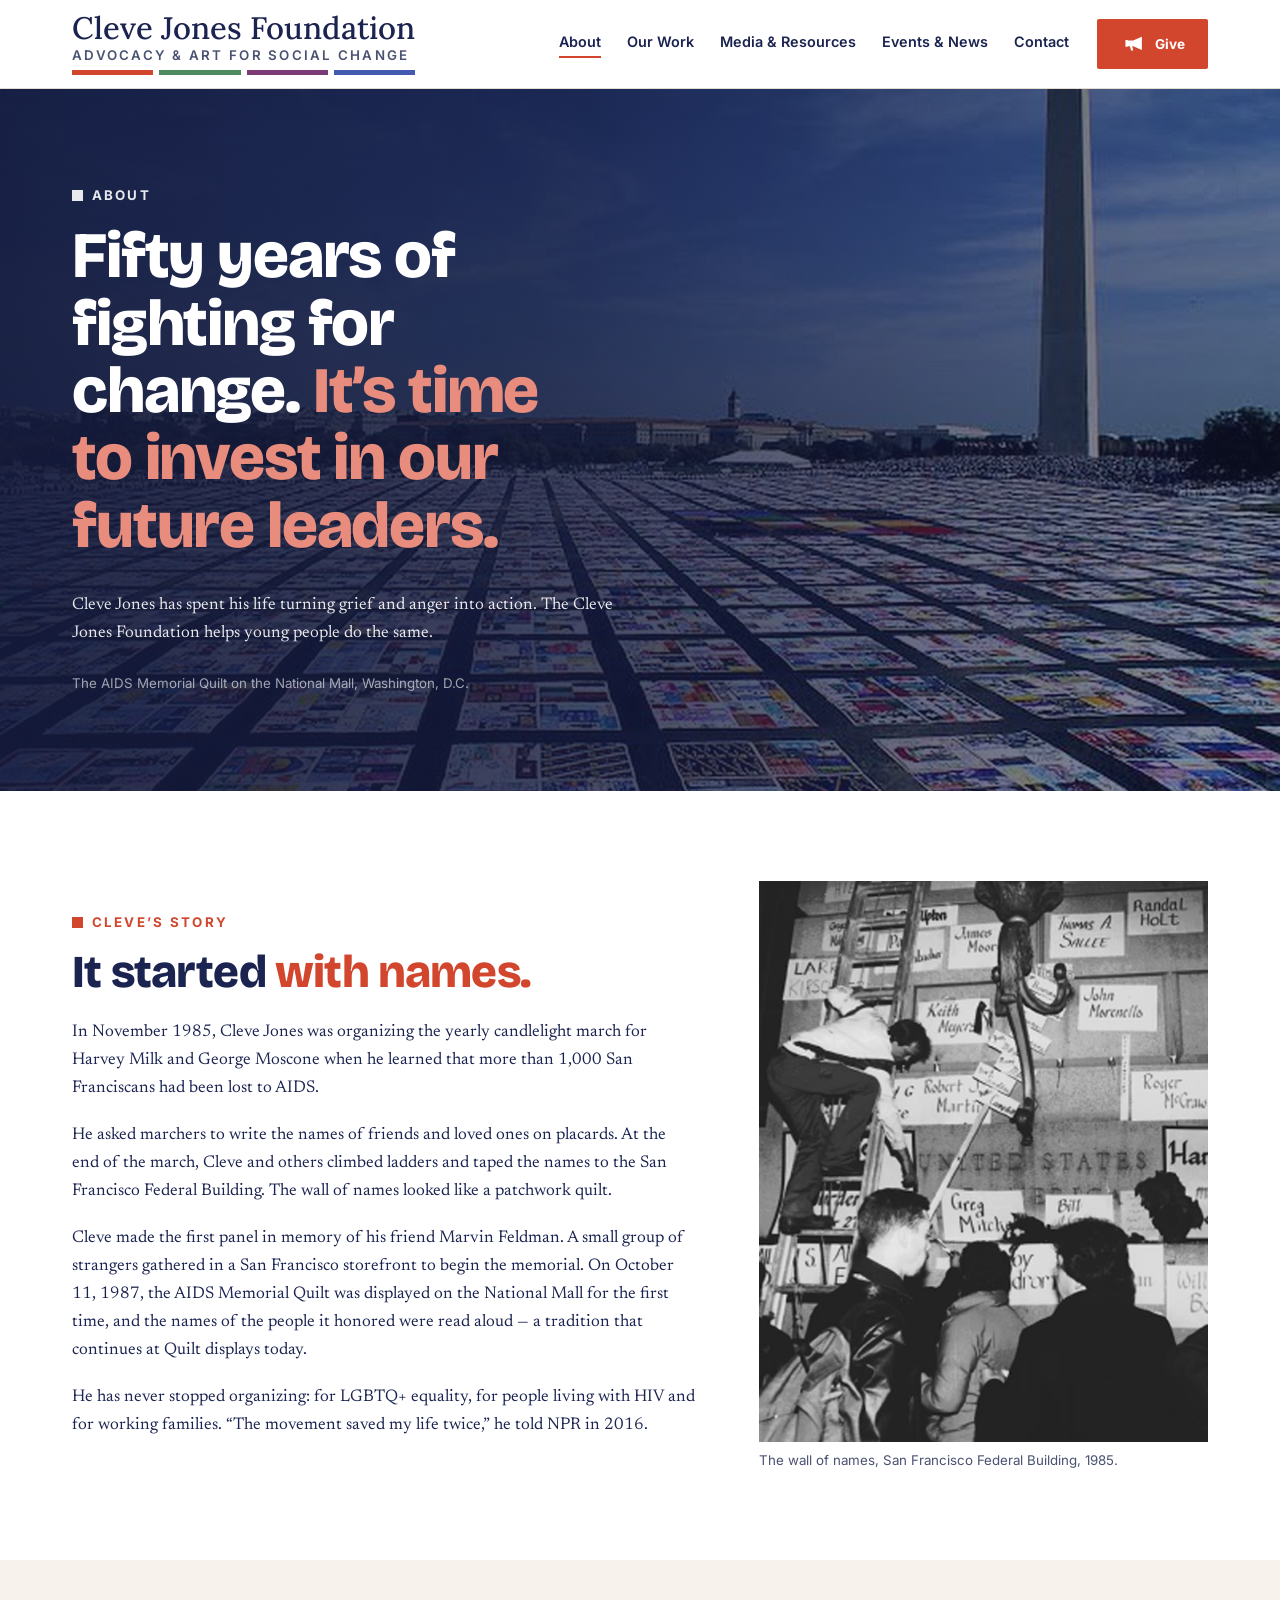
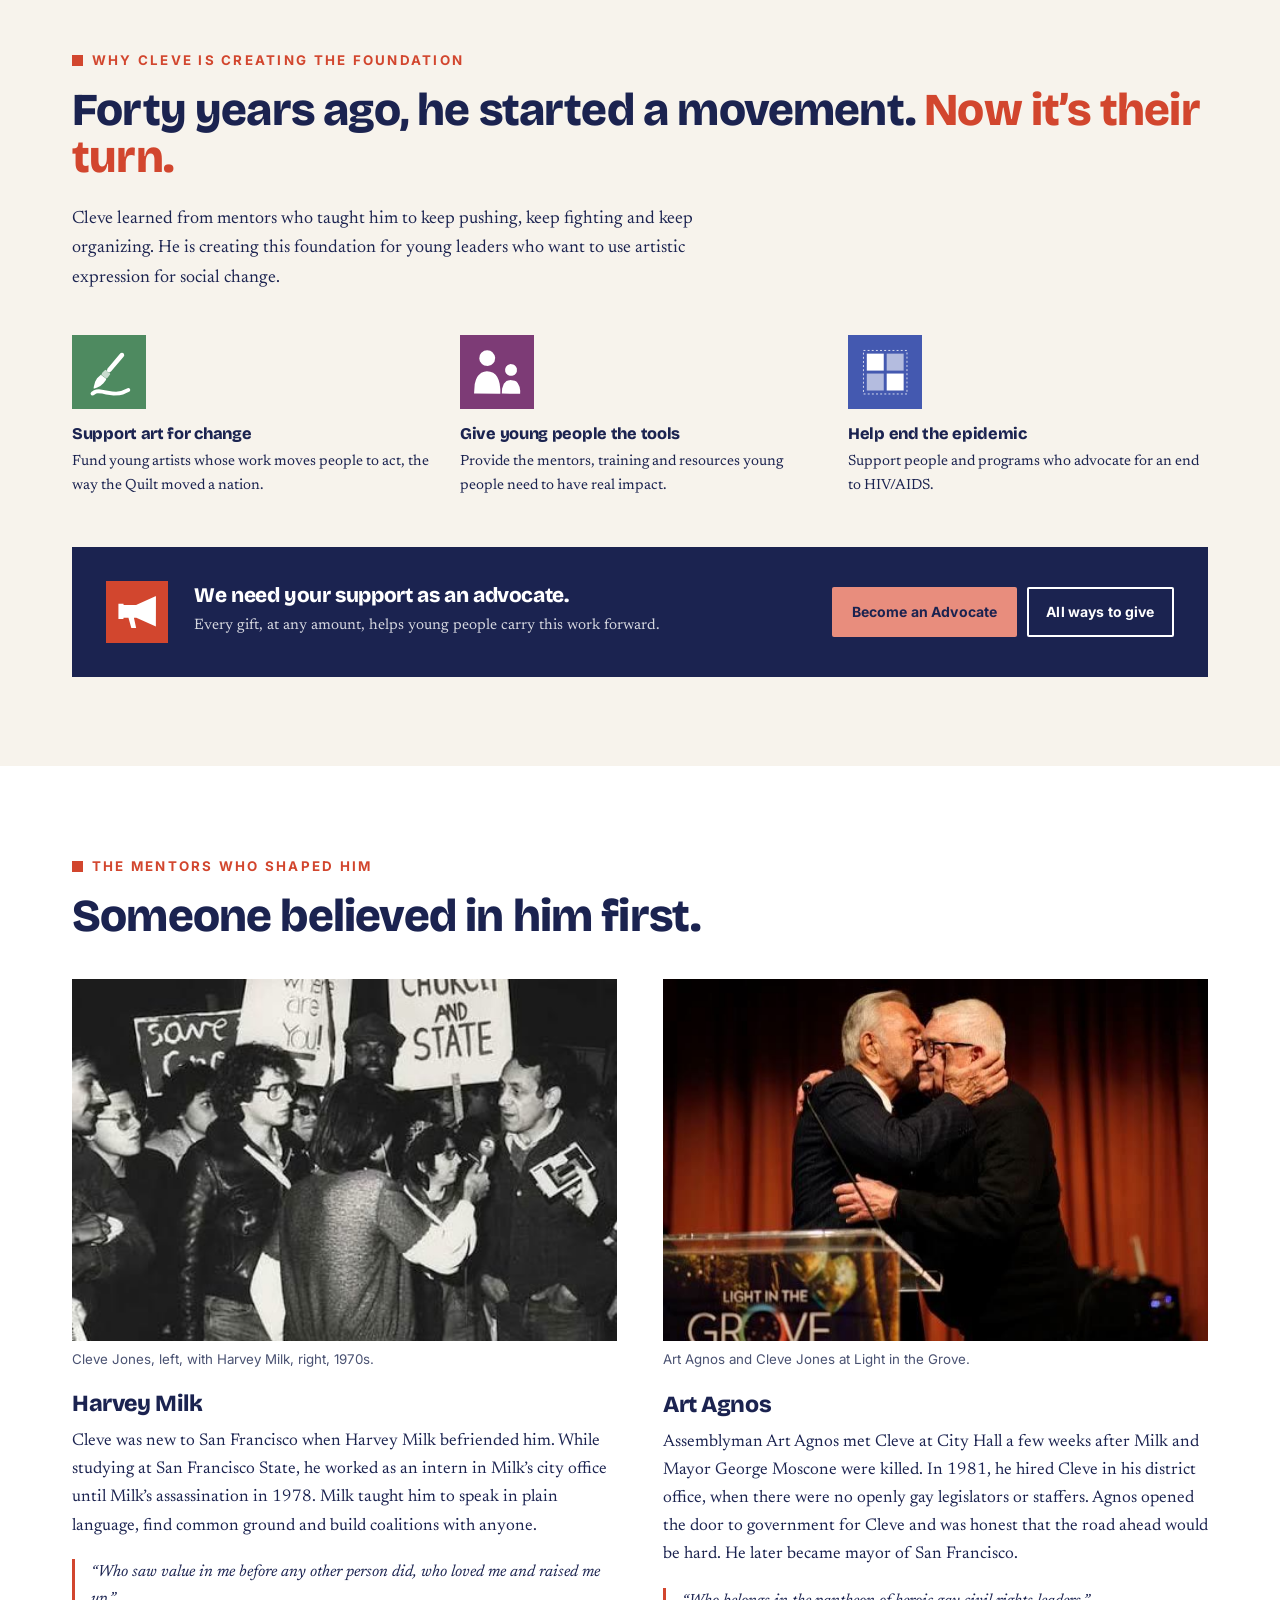
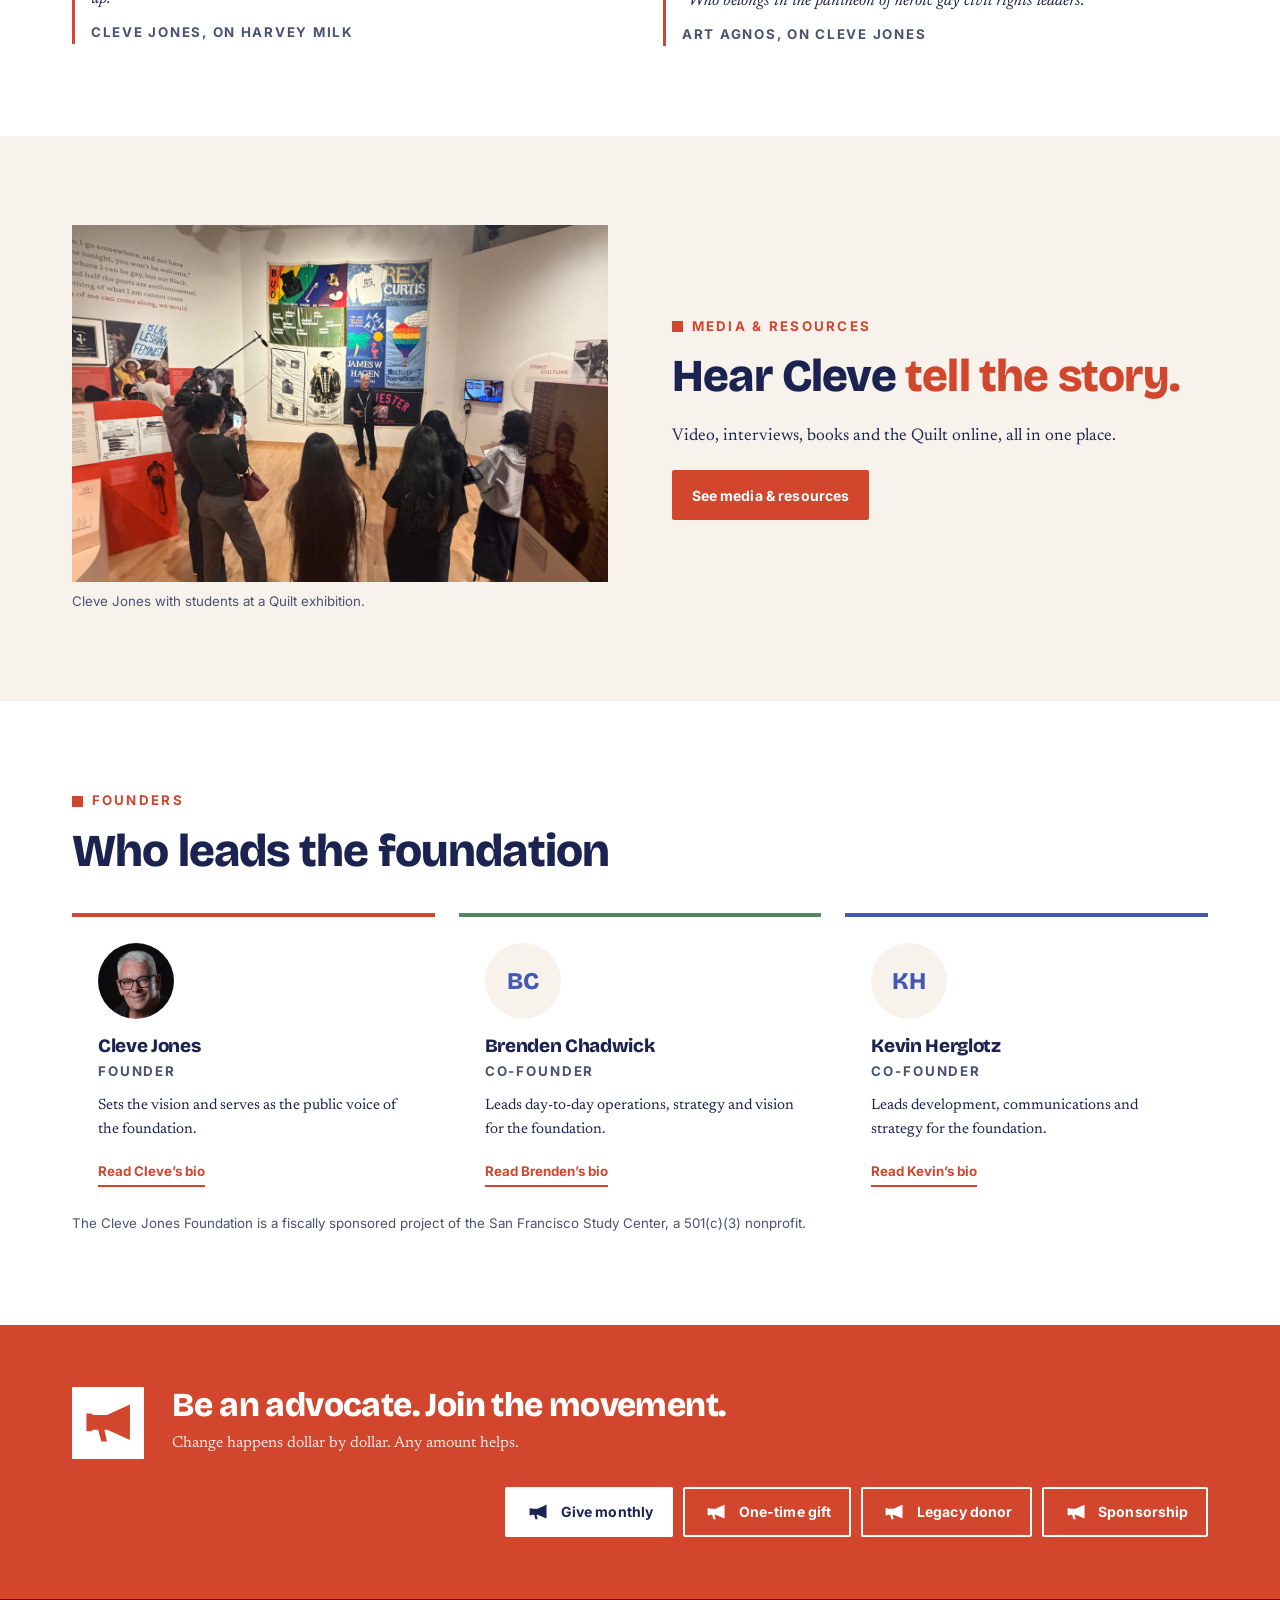
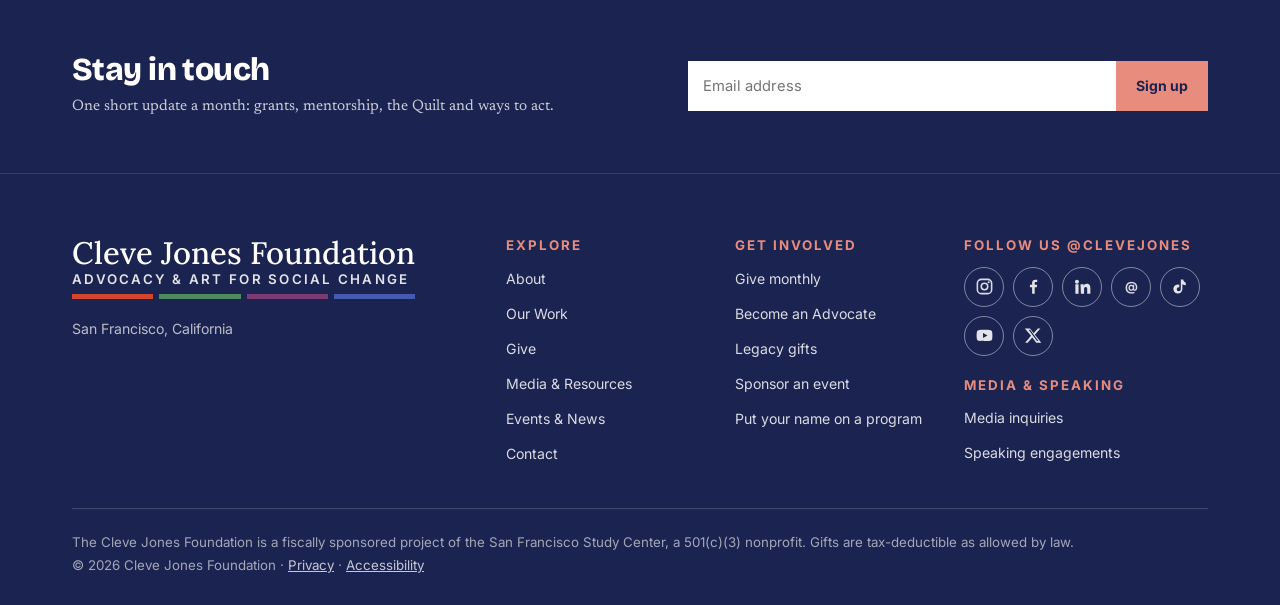
==== site/about.html @ 6160a343 "Cleve Jones Foundation website Static site: eight HTML pages generated by _work/build.js from _work/" ====
<!doctype html>
<html lang="en">
<head>
<meta charset="utf-8">
<meta name="viewport" content="width=device-width, initial-scale=1">
<title>About — Cleve Jones Foundation</title>
<meta name="description" content="Fifty years of fighting for change, the mentors who believed in Cleve Jones, and why he is investing in young leaders now.">
<meta property="og:title" content="About — Cleve Jones Foundation">
<meta property="og:description" content="Fifty years of fighting for change, the mentors who believed in Cleve Jones, and why he is investing in young leaders now.">
<meta property="og:type" content="website">
<meta property="og:image" content="https://clevejones.org/assets/img/hero-act.jpg">
<meta property="og:url" content="https://clevejones.org/about">
<meta property="og:site_name" content="Cleve Jones Foundation">
<meta name="twitter:card" content="summary_large_image">
<link rel="canonical" href="https://clevejones.org/about">
<meta name="theme-color" content="#1B2350">
<link rel="icon" href="assets/brand/favicon.svg" type="image/svg+xml">
<link rel="icon" href="assets/brand/favicon.png" type="image/png">
<link rel="preconnect" href="https://fonts.googleapis.com">
<link rel="preconnect" href="https://fonts.gstatic.com" crossorigin>
<link rel="stylesheet" href="https://fonts.googleapis.com/css2?family=Bricolage+Grotesque:opsz,wght@12..96,700;12..96,800&family=Inter:wght@400;600;700&family=Lora:wght@500&family=Newsreader:ital,opsz,wght@0,6..72,300;0,6..72,400;0,6..72,500;1,6..72,300;1,6..72,400&display=swap">
<link rel="stylesheet" href="assets/css/site.css">
</head>
<body>
<a class="skip" href="#main">Skip to content</a>

<svg class="sprite" aria-hidden="true" focusable="false" style="position:absolute;width:0;height:0;overflow:hidden">
  <symbol id="i-bullhorn" viewBox="0 0 200 200"><path fill="currentColor" d="M159.49 49.07L96.99 77.55L56.94 77.55L56.25 73.38L40.05 73.38L40.05 122.69L56.02 122.92L56.71 118.75L72.45 118.75L81.71 151.62L97.22 151.39L90.05 118.75L97.92 118.75L160.88 146.99L161.11 49.54Z"/></symbol>
  <symbol id="i-brush" viewBox="0 0 200 200"><path fill="currentColor" opacity=".7" d="M90.05 93.75L81.71 102.31L79.4 107.18L92.59 117.82L96.06 115.28L103.47 105.09L101.16 101.85L96.53 100.46L93.98 96.06Z"/><path fill="currentColor" d="M134.49 47.92L130.79 49.31L95.6 91.2L94.44 97.22L96.3 100L100.69 101.16L105.32 98.84L139.35 58.56L141.2 55.32L140.51 51.16L138.19 48.61ZM78.01 107.18L67.82 117.13L62.5 126.39L58.56 141.2L58.8 145.14L68.29 142.13L76.39 137.73L84.95 130.32L91.2 122.22L92.36 119.91L91.67 117.82ZM151.85 143.29L132.64 151.16L118.98 153.24L108.8 153.01L72.92 146.53L65.51 147.45L57.87 150.23L52.31 153.94L50.46 156.48L50.23 159.72L52.31 162.73L54.63 163.66L58.33 162.73L65.51 158.33L69.68 157.41L81.25 158.1L91.9 160.88L112.5 163.66L128.7 162.73L137.96 160.65L155.56 152.55L157.18 150.23L157.18 146.53L155.09 143.98Z"/></symbol>
  <symbol id="i-people" viewBox="0 0 200 200"><path fill="currentColor" d="M73.38 40.97L65.28 42.59L57.64 48.15L53.7 54.17L52.08 63.19L53.7 71.06L59.26 78.7L65.51 82.41L75 84.03L84.26 81.25L89.81 76.62L93.29 71.3L95.14 61.81L93.52 54.4L87.73 46.3L81.71 42.59ZM136.11 78.7L129.17 81.02L124.31 85.88L121.99 92.13L122.22 98.61L124.31 103.24L129.17 108.33L134.72 110.42L141.2 110.42L146.99 108.1L151.62 103.24L153.7 98.61L153.7 90.74L151.39 85.65L147.69 81.71L143.98 79.63ZM72.69 98.15L65.28 99.07L57.64 102.08L50 108.56L46.53 113.66L43.06 121.06L39.81 132.41L37.96 158.33L109.03 158.8L109.03 146.99L107.18 131.94L104.4 121.76L100.69 113.66L96.3 107.64L89.58 102.08L81.71 99.07ZM135.88 121.53L125.69 124.54L118.52 131.71L113.89 144.68L112.96 158.33L162.5 158.8L162.73 150.69L161.11 140.74L156.25 130.09L152.31 125.93L147.92 123.38Z"/></symbol>
  <symbol id="i-quilt" viewBox="0 0 200 200"><rect x="41.8" y="41.8" width="117.6" height="117.6" fill="none" stroke="currentColor" stroke-width="2.1" stroke-dasharray="5.2 6"/><rect x="50.8" y="50.4" width="45.8" height="45.8" fill="currentColor"/><rect x="104.6" y="50.4" width="45.8" height="45.8" fill="currentColor" opacity=".6"/><rect x="50.8" y="104.2" width="45.8" height="45.8" fill="currentColor" opacity=".6"/><rect x="104.6" y="104.2" width="45.8" height="45.8" fill="currentColor"/></symbol>
  <symbol id="i-audio" viewBox="0 0 200 200">
    <rect x="86" y="48" width="28" height="62" rx="14" fill="currentColor"/>
    <path fill="currentColor" d="M56 92v10a44 44 0 0 0 88 0V92h-13v10a31 31 0 0 1-62 0V92Z"/>
    <rect x="93" y="140" width="14" height="14" fill="currentColor"/>
    <rect x="68" y="150" width="64" height="12" rx="2" fill="currentColor"/>
  </symbol>
  <symbol id="i-video" viewBox="0 0 200 200">
    <rect x="42" y="56" width="116" height="88" rx="12" fill="none" stroke="currentColor" stroke-width="12"/>
    <path fill="currentColor" d="M86 76 132 100 86 124Z"/>
  </symbol>
  <symbol id="i-book" viewBox="0 0 200 200">
    <path fill="currentColor" d="M38 46h40c10 0 18 5 22 11v96c-4-6-12-11-22-11H38Z"/>
    <path fill="currentColor" opacity=".6" d="M162 46h-40c-10 0-18 5-22 11v96c4-6 12-11 22-11h40Z"/>
  </symbol>
  <symbol id="i-play" viewBox="0 0 24 24"><path d="M5 3l16 9-16 9z"/></symbol>
  <symbol id="i-external" viewBox="0 0 24 24"><path d="M14 3h7v7h-2V6.4l-9.3 9.3-1.4-1.4L17.6 5H14zM5 5h5v2H6v11h11v-4h2v6H4V5z"/></symbol>
  <symbol id="i-instagram" viewBox="0 0 24 24">
    <rect x="3" y="3" width="18" height="18" rx="5" fill="none" stroke="currentColor" stroke-width="2"/>
    <circle cx="12" cy="12" r="4.1" fill="none" stroke="currentColor" stroke-width="2"/>
    <circle cx="17.3" cy="6.7" r="1.3"/>
  </symbol>
  <symbol id="i-facebook" viewBox="0 0 24 24"><path d="M13.5 21v-8h2.7l.4-3.1h-3.1V7.9c0-.9.25-1.5 1.55-1.5h1.65V3.6c-.29-.04-1.27-.12-2.41-.12-2.39 0-4.03 1.46-4.03 4.14v2.31H7.5V13h2.75v8z"/></symbol>
  <symbol id="i-linkedin" viewBox="0 0 24 24"><path d="M4.98 3.5A2.5 2.5 0 114.97 8.5a2.5 2.5 0 01.01-5zM3 9h4v12H3zm6.5 0h3.83v1.64h.05a4.2 4.2 0 013.78-2.08c4.04 0 4.79 2.66 4.79 6.12V21h-4v-5.5c0-1.31-.02-3-1.83-3-1.83 0-2.11 1.43-2.11 2.9V21h-4z"/></symbol>
  <symbol id="i-threads" viewBox="0 0 24 24"><text x="12" y="17.5" text-anchor="middle" font-family="Inter, system-ui, sans-serif" font-size="16" font-weight="700" fill="currentColor">@</text></symbol>
  <symbol id="i-tiktok" viewBox="0 0 24 24"><path d="M16.6 5.8A4.3 4.3 0 0115.5 3h-3.1v12.4a2.6 2.6 0 11-2.6-2.6c.25 0 .48.03.7.09v-3.1a5.7 5.7 0 103.9 5.4V9a7.3 7.3 0 004.3 1.4V7.3a4.3 4.3 0 01-2.1-1.5z"/></symbol>
  <symbol id="i-youtube" viewBox="0 0 24 24"><path d="M21.6 7.2a2.8 2.8 0 00-1.95-1.95C17.9 4.8 12 4.8 12 4.8s-5.9 0-7.65.45A2.8 2.8 0 002.4 7.2 29 29 0 002 12a29 29 0 00.4 4.8 2.8 2.8 0 001.95 1.95C6.1 19.2 12 19.2 12 19.2s5.9 0 7.65-.45a2.8 2.8 0 001.95-1.95A29 29 0 0022 12a29 29 0 00-.4-4.8zM10.1 15.3V8.7l5.7 3.3z"/></symbol>
  <symbol id="i-x" viewBox="0 0 24 24"><path d="M17.5 3h3.2l-7 8 8.2 10h-6.4l-5.1-6.6L4.6 21H1.4l7.5-8.6L1 3h6.6l4.6 6zm-1.1 16.1h1.8L7.7 4.8H5.8z"/></symbol>
</svg>
<header class="site-header">
  <div class="wrap header-inner">
    <a class="logo" href="index.html" aria-label="Cleve Jones Foundation — Advocacy &amp; Art for Social Change">
      <span class="logo-text" aria-hidden="true">
        <span class="logo-name">Cleve Jones Foundation</span>
        <span class="logo-tag">Advocacy &amp; Art for Social Change</span>
        <span class="logo-bars" aria-hidden="true"><i></i><i></i><i></i><i></i></span>
      </span>
    </a>
    <button class="nav-toggle" type="button" aria-expanded="false" aria-controls="primary-nav">
      <span></span><span></span><span></span>
      <span class="sr-only">Menu</span>
    </button>
    <nav id="primary-nav" class="nav" aria-label="Primary">
      <ul>
        <li><a href="about.html" aria-current="page">About</a></li>
        <li><a href="our-work.html">Our Work</a></li>
        <li><a href="media.html">Media &amp; Resources</a></li>
        <li><a href="events.html">Events &amp; News</a></li>
        <li><a href="contact.html">Contact</a></li>
      </ul>
      <a class="btn btn-primary" href="give.html">
        <svg aria-hidden="true"><use href="#i-bullhorn"></use></svg> Give
      </a>
    </nav>
  </div>
</header>
<main id="main">
<section class="interior-hero">
  <img src="assets/img/hero-act.jpg" alt="The AIDS Memorial Quilt laid out on the National Mall in Washington, D.C.">
  <div class="scrim" aria-hidden="true"></div>
  <div class="wrap inner">
    <p class="eyebrow eyebrow-on-dark">About</p>
    <h1>Fifty years of fighting for change. <span class="accent-on-dark">It&rsquo;s time to invest in our future leaders.</span></h1>
    <p>Cleve Jones has spent his life turning grief and anger into action. The Cleve Jones Foundation helps young people do the same.</p>
    <p class="credit">The AIDS Memorial Quilt on the National Mall, Washington, D.C.</p>
  </div>
</section>

<section class="section" aria-labelledby="names">
  <div class="wrap split split-narrow-right">
    <div>
      <p class="eyebrow">Cleve&rsquo;s story</p>
      <h2 id="names">It started <span class="accent">with names.</span></h2>
      <p>In November 1985, Cleve Jones was organizing the yearly candlelight march for Harvey Milk and George Moscone when he learned that more than 1,000 San Franciscans had been lost to AIDS.</p>
      <p>He asked marchers to write the names of friends and loved ones on placards. At the end of the march, Cleve and others climbed ladders and taped the names to the San Francisco Federal Building. The wall of names looked like a patchwork quilt.</p>
      <p>Cleve made the first panel in memory of his friend Marvin Feldman. A small group of strangers gathered in a San Francisco storefront to begin the memorial. On October 11, 1987, the AIDS Memorial Quilt was displayed on the National Mall for the first time, and the names of the people it honored were read aloud &mdash; a tradition that continues at Quilt displays today.</p>
      <p>He has never stopped organizing: for LGBTQ+ equality, for people living with HIV and for working families. &ldquo;The movement saved my life twice,&rdquo; he told NPR in 2016.</p>
    </div>
    <figure class="figure">
      <img src="assets/img/names-wall.jpg" width="560" height="700"
           alt="Black and white photograph of people taping handwritten placards of names to the wall of the San Francisco Federal Building.">
      <figcaption>The wall of names, San Francisco Federal Building, 1985.</figcaption>
    </figure>
  </div>
</section>

<section class="section section-ivory" aria-labelledby="their-turn">
  <div class="wrap">
    <p class="eyebrow">Why Cleve is creating the foundation</p>
    <h2 id="their-turn">Forty years ago, he started a movement. <span class="accent">Now it&rsquo;s their turn.</span></h2>
    <p class="lede" style="margin-bottom:2.6rem">Cleve learned from mentors who taught him to keep pushing, keep fighting and keep organizing. He is creating this foundation for young leaders who want to use artistic expression for social change.</p>
    <div class="mini-cols">
      <div class="mini-col">
        <span class="tile t-green" aria-hidden="true"><svg aria-hidden="true"><use href="#i-brush"></use></svg></span>
        <h3>Support art for change</h3>
        <p>Fund young artists whose work moves people to act, the way the Quilt moved a nation.</p>
      </div>
      <div class="mini-col">
        <span class="tile t-plum" aria-hidden="true"><svg aria-hidden="true"><use href="#i-people"></use></svg></span>
        <h3>Give young people the tools</h3>
        <p>Provide the mentors, training and resources young people need to have real impact.</p>
      </div>
      <div class="mini-col">
        <span class="tile t-blue" aria-hidden="true"><svg aria-hidden="true"><use href="#i-quilt"></use></svg></span>
        <h3>Help end the epidemic</h3>
        <p>Support people and programs who advocate for an end to HIV/AIDS.</p>
      </div>
    </div>
    <div class="support-box">
      <span class="mark" aria-hidden="true"><svg aria-hidden="true"><use href="#i-bullhorn"></use></svg></span>
      <div>
        <h3>We need your support as an advocate.</h3>
        <p>Every gift, at any amount, helps young people carry this work forward.</p>
      </div>
      <div class="actions">
        <a class="btn btn-accent" href="give.html">Become an Advocate</a>
        <a class="btn btn-on-dark" href="give.html">All ways to give</a>
      </div>
    </div>
  </div>
</section>

<section class="section" aria-labelledby="mentors">
  <div class="wrap">
    <p class="eyebrow">The mentors who shaped him</p>
    <h2 id="mentors" style="margin-bottom:2.4rem">Someone believed in him first.</h2>
    <div class="cols-2">
      <article>
        <figure class="figure figure-fill" style="margin-bottom:1.3rem">
          <img src="assets/img/mentor-milk.jpg" width="458" height="305"
               alt="Black and white photograph of a protest crowd holding placards reading &quot;Separate church and state&quot;, with Harvey Milk at right.">
          <figcaption>Cleve Jones, left, with Harvey Milk, right, 1970s.</figcaption>
        </figure>
        <h3>Harvey Milk</h3>
        <p>Cleve was new to San Francisco when Harvey Milk befriended him. While studying at San Francisco State, he worked as an intern in Milk&rsquo;s city office until Milk&rsquo;s assassination in 1978. Milk taught him to speak in plain language, find common ground and build coalitions with anyone.</p>
        <blockquote class="quote">
          &ldquo;Who saw value in me before any other person did, who loved me and raised me up.&rdquo;
          <cite>Cleve Jones, on Harvey Milk</cite>
        </blockquote>
      </article>
      <article>
        <figure class="figure figure-fill" style="margin-bottom:1.3rem">
          <img src="assets/img/mentor-agnos.jpg" width="620" height="413"
               alt="Art Agnos and Cleve Jones embracing on stage at the Light in the Grove gala.">
          <figcaption>Art Agnos and Cleve Jones at Light in the Grove.</figcaption>
        </figure>
        <h3>Art Agnos</h3>
        <p>Assemblyman Art Agnos met Cleve at City Hall a few weeks after Milk and Mayor George Moscone were killed. In 1981, he hired Cleve in his district office, when there were no openly gay legislators or staffers. Agnos opened the door to government for Cleve and was honest that the road ahead would be hard. He later became mayor of San Francisco.</p>
        <blockquote class="quote">
          &ldquo;Who belongs in the pantheon of heroic gay civil rights leaders.&rdquo;
          <cite>Art Agnos, on Cleve Jones</cite>
        </blockquote>
      </article>
    </div>
  </div>
</section>

<section class="section section-ivory" aria-labelledby="hear">
  <div class="wrap split">
    <figure class="figure">
      <img src="assets/img/exhibit.jpg" width="1200" height="800"
           alt="Cleve Jones speaking with visitors in a gallery hung with AIDS Memorial Quilt panels.">
      <figcaption>Cleve Jones with students at a Quilt exhibition.</figcaption>
    </figure>
    <div>
      <p class="eyebrow">Media &amp; resources</p>
      <h2 id="hear">Hear Cleve <span class="accent">tell the story.</span></h2>
      <p>Video, interviews, books and the Quilt online, all in one place.</p>
      <p><a class="btn btn-primary" href="media.html">See media &amp; resources</a></p>
    </div>
  </div>
</section>

<section class="section" aria-labelledby="founders">
  <div class="wrap">
    <p class="eyebrow">Founders</p>
    <h2 id="founders" style="margin-bottom:2.4rem">Who leads the foundation</h2>
    <div class="cards-3">
      <article class="founder">
        <div class="avatar"><img src="assets/img/cleve-portrait.jpg" width="400" height="400" alt="Portrait of Cleve Jones."></div>
        <h3>Cleve Jones</h3>
        <span class="role">Founder</span>
        <p>Sets the vision and serves as the public voice of the foundation.</p>
        <a class="tlink" href="bio-cleve.html">Read Cleve&rsquo;s bio</a>
      </article>
      <article class="founder founder-green">
        <div class="avatar" aria-hidden="true">BC</div>
        <h3>Brenden Chadwick</h3>
        <span class="role">Co-founder</span>
        <p>Leads day-to-day operations, strategy and vision for the foundation.</p>
        <a class="tlink" href="contact.html">Read Brenden&rsquo;s bio</a>
      </article>
      <article class="founder founder-blue">
        <div class="avatar" aria-hidden="true">KH</div>
        <h3>Kevin Herglotz</h3>
        <span class="role">Co-founder</span>
        <p>Leads development, communications and strategy for the foundation.</p>
        <a class="tlink" href="contact.html">Read Kevin&rsquo;s bio</a>
      </article>
    </div>
    <p class="footnote">The Cleve Jones Foundation is a fiscally sponsored project of the San Francisco Study Center, a 501(c)(3) nonprofit.</p>
  </div>
</section>

</main>

<section class="band-advocate" aria-labelledby="advocate-band">
  <div class="wrap band-inner">
    <span class="band-mark" aria-hidden="true"><svg><use href="#i-bullhorn"></use></svg></span>
    <div>
      <h2 id="advocate-band">Be an advocate. Join the movement.</h2>
      <p>Change happens dollar by dollar. Any amount helps.</p>
    </div>
    <div class="band-actions">
      <a class="btn btn-white" href="give.html"><svg aria-hidden="true"><use href="#i-bullhorn"></use></svg> Give monthly</a>
      <a class="btn btn-on-dark" href="give.html"><svg aria-hidden="true"><use href="#i-bullhorn"></use></svg> One-time gift</a>
      <a class="btn btn-on-dark" href="give.html"><svg aria-hidden="true"><use href="#i-bullhorn"></use></svg> Legacy donor</a>
      <a class="btn btn-on-dark" href="give.html"><svg aria-hidden="true"><use href="#i-bullhorn"></use></svg> Sponsorship</a>
    </div>
  </div>
</section>
<section class="band-signup" aria-labelledby="signup-title">
  <div class="wrap signup-inner">
    <div>
      <h2 id="signup-title">Stay in touch</h2>
      <p>One short update a month: grants, mentorship, the Quilt and ways to act.</p>
    </div>
    <form class="signup-form" data-stub="Thanks — the mailing list is not connected yet. Email info@clevejones.com and we will add you." novalidate>
      <label class="sr-only" for="signup-email">Email address</label>
      <input id="signup-email" name="email" type="email" placeholder="Email address" autocomplete="email" required>
      <button class="btn btn-accent" type="submit">Sign up</button>
      <p class="sr-only form-status" role="status" hidden></p>
    </form>
  </div>
</section>
<footer class="site-footer">
  <div class="wrap">
    <div class="footer-grid">
      <div>
        <div class="footer-logo logo">
          <span class="logo-text">
            <span class="logo-name">Cleve Jones Foundation</span>
            <span class="logo-tag">Advocacy &amp; Art for Social Change</span>
            <span class="logo-bars" aria-hidden="true"><i></i><i></i><i></i><i></i></span>
          </span>
        </div>
        <p class="footer-place">San Francisco, California</p>
      </div>
      <nav aria-labelledby="f-explore">
        <h3 id="f-explore">Explore</h3>
        <ul>
          <li><a href="about.html">About</a></li>
          <li><a href="our-work.html">Our Work</a></li>
          <li><a href="give.html">Give</a></li>
          <li><a href="media.html">Media &amp; Resources</a></li>
          <li><a href="events.html">Events &amp; News</a></li>
          <li><a href="contact.html">Contact</a></li>
        </ul>
      </nav>
      <nav aria-labelledby="f-involved">
        <h3 id="f-involved">Get involved</h3>
        <ul>
          <li><a href="give.html">Give monthly</a></li>
          <li><a href="give.html">Become an Advocate</a></li>
          <li><a href="give.html">Legacy gifts</a></li>
          <li><a href="give.html">Sponsor an event</a></li>
          <li><a href="give.html">Put your name on a program</a></li>
        </ul>
      </nav>
      <div>
        <h3 id="f-follow">Follow us @clevejones</h3>
        <div class="socials" role="list" aria-labelledby="f-follow">
          <a role="listitem" href="https://instagram.com/clevejones" rel="me noopener"><svg aria-hidden="true"><use href="#i-instagram"></use></svg><span class="sr-only">Instagram</span></a>
          <a role="listitem" href="https://facebook.com/clevejones" rel="me noopener"><svg aria-hidden="true"><use href="#i-facebook"></use></svg><span class="sr-only">Facebook</span></a>
          <a role="listitem" href="https://linkedin.com/company/clevejones" rel="me noopener"><svg aria-hidden="true"><use href="#i-linkedin"></use></svg><span class="sr-only">LinkedIn</span></a>
          <a role="listitem" href="https://threads.net/@clevejones" rel="me noopener"><svg aria-hidden="true"><use href="#i-threads"></use></svg><span class="sr-only">Threads</span></a>
          <a role="listitem" href="https://tiktok.com/@clevejones" rel="me noopener"><svg aria-hidden="true"><use href="#i-tiktok"></use></svg><span class="sr-only">TikTok</span></a>
          <a role="listitem" href="https://youtube.com/@clevejones" rel="me noopener"><svg aria-hidden="true"><use href="#i-youtube"></use></svg><span class="sr-only">YouTube</span></a>
          <a role="listitem" href="https://x.com/clevejones" rel="me noopener"><svg aria-hidden="true"><use href="#i-x"></use></svg><span class="sr-only">X</span></a>
        </div>
        <h3>Media &amp; speaking</h3>
        <ul>
          <li><a href="contact.html">Media inquiries</a></li>
          <li><a href="contact.html">Speaking engagements</a></li>
        </ul>
      </div>
    </div>
    <p class="footer-legal">
      The Cleve Jones Foundation is a fiscally sponsored project of the San Francisco Study Center,
      a 501(c)(3) nonprofit. Gifts are tax-deductible as allowed by law.<br>
      &copy; 2026 Cleve Jones Foundation &middot; <a href="#">Privacy</a> &middot; <a href="#">Accessibility</a>
    </p>
  </div>
</footer>
<script src="assets/js/site.js"></script>
</body>
</html>
---- site/assets/css/site.css ----
/* ==========================================================================
   Cleve Jones Foundation — site stylesheet
   Brand tokens taken from "CJF Logo 11-26" (November 2026), which supersedes
   the Brand basics page of "CJF Website Strategy 11-11".
   ========================================================================== */

:root{
  /* Brand palette — the six colours on the Colors row of the logo sheet */
  --red:#D2462E;          /* bullhorn, advocacy, giving, primary buttons */
  --green:#4E8A60;        /* art */
  --plum:#7D3B76;         /* mentorship, people */
  --blue:#4459B0;         /* the Quilt */
  --navy:#1B2350;         /* text, footer, dark sections */
  --ivory:#F7F3EC;        /* backgrounds */
  --white:#FFFFFF;

  /* Hover steps, derived */
  --red-dark:#B23B27;
  --plum-dark:#663060;
  --navy-deep:#141A3C;

  /* On navy and over photographs, every brand colour except ivory is too
     dark to carry small type, a hairline or a button that has to read as a
     shape against the background. --red-light is a tint of brand red kept
     for exactly that job: 6.1:1 against navy, and navy on it is 6.1:1 the
     other way, so it works for accent type, rules and the light CTA on
     dark. It is the only colour here that is not on the logo sheet. */
  --red-light:#E88D7D;
  --red-light-dark:#D97762;

  --rule:#E2DCD1;
  --ink-soft:#4A5272;

  /* Type */
  --display:"Bricolage Grotesque","Arial Black",system-ui,sans-serif;
  --serif:"Newsreader",Georgia,"Times New Roman",serif;
  --ui:"Inter",system-ui,-apple-system,"Segoe UI",sans-serif;
  /* the wordmark only — the logo sheet sets the name in Lora */
  --logo:"Lora",Georgia,"Times New Roman",serif;

  /* Smallest type used anywhere on the site: 10pt (13.33px at the default
     root size). Labels, captions, credits and legal text all sit on this
     floor rather than below it. */
  --min-type:.8333rem;

  /* Space */
  --gutter:20px;
  --wrap:1200px;
  --section:clamp(56px,7vw,96px);
  --radius:2px;
}

@media (min-width:700px){ :root{ --gutter:32px; } }

/* --------------------------------------------------------------- reset */
*,*::before,*::after{ box-sizing:border-box; }
html{ -webkit-text-size-adjust:100%; scroll-behavior:smooth; }
@media (prefers-reduced-motion:reduce){ html{ scroll-behavior:auto; } }
body{
  margin:0;
  background:var(--white);
  color:var(--navy);
  font-family:var(--serif);
  font-weight:400;
  font-size:1.0625rem;
  line-height:1.65;
  -webkit-font-smoothing:antialiased;
}
img{ max-width:100%; height:auto; display:block; }
a{ color:inherit; }
button{ font:inherit; color:inherit; }

h1,h2,h3,h4{ font-family:var(--display); font-weight:800; line-height:1.04; letter-spacing:-0.018em; margin:0 0 .5em; }
h1{ font-size:clamp(2.4rem,6.2vw,4.05rem); }
h2{ font-size:clamp(1.85rem,4.1vw,2.85rem); }
h3{ font-size:clamp(1.2rem,2.1vw,1.45rem); line-height:1.15; }
h4{ font-size:1.0625rem; line-height:1.25; }
p{ margin:0 0 1.1em; }
p:last-child{ margin-bottom:0; }

.accent{ color:var(--red); }
.accent-on-dark{ color:var(--red-light); }

.sr-only{
  position:absolute!important; width:1px; height:1px; padding:0; margin:-1px;
  overflow:hidden; clip:rect(0 0 0 0); white-space:nowrap; border:0;
}
.skip{
  position:absolute; left:-9999px; top:0; z-index:200;
  background:var(--navy); color:#fff; padding:12px 18px;
  font-family:var(--ui); font-weight:700; font-size:.85rem;
}
.skip:focus{ left:8px; top:8px; }

:focus-visible{ outline:3px solid var(--red); outline-offset:2px; }

.wrap{ width:100%; max-width:var(--wrap); margin-inline:auto; padding-inline:var(--gutter); }

/* --------------------------------------------------------- eyebrow label */
.eyebrow{
  display:flex; align-items:center; gap:.65em;
  font-family:var(--ui); font-weight:700; font-size:var(--min-type);
  letter-spacing:.17em; text-transform:uppercase;
  color:var(--red); margin:0 0 1.15em;
}
.eyebrow::before{ content:""; width:11px; height:11px; background:currentColor; flex:none; }
.eyebrow-on-dark{ color:var(--red-light); }
.eyebrow-navy{ color:var(--navy); }
.eyebrow-white{ color:#fff; }

/* ---------------------------------------------------------------- buttons */
.btn{
  display:inline-flex; align-items:center; justify-content:center; gap:.6em;
  font-family:var(--ui); font-weight:700; font-size:.875rem; letter-spacing:.01em;
  padding:.82em 1.25em; border:2px solid transparent; border-radius:var(--radius);
  text-decoration:none; cursor:pointer;
  transition:background-color .15s,color .15s,border-color .15s;
}
/* the symbol's frame is wider than its ink, so the box has to be generous for
   the bullhorn itself to read; the negative margin keeps the button its height */
.btn svg{ width:2em; height:2em; flex:none; margin-block:-.5em; }
.btn-primary{ background:var(--red); color:#fff; }
.btn-primary:hover{ background:var(--red-dark); }
/* the light CTA. Every one of these sits on navy — in the sign-up band, in a
   support box or in a navy section — so it takes the light tint and navy
   type, which is the job the old gold button did. */
.btn-accent{ background:var(--red-light); color:var(--navy); }
.btn-accent:hover{ background:var(--red-light-dark); }
.btn-navy{ background:var(--navy); color:#fff; }
.btn-navy:hover{ background:var(--navy-deep); }
.btn-outline{ border-color:var(--navy); color:var(--navy); background:transparent; }
.btn-outline:hover{ background:var(--navy); color:#fff; }
.btn-on-dark{ border-color:#fff; color:#fff; background:transparent; }
.btn-on-dark:hover{ background:#fff; color:var(--navy); }
.btn-white{ background:#fff; color:var(--navy); }
.btn-white:hover{ background:var(--ivory); }
.btn-block{ width:100%; }
.btn-lg{ font-size:.95rem; padding:1em 1.4em; }

.tlink{
  font-family:var(--ui); font-weight:700; font-size:var(--min-type);
  color:var(--red); text-decoration:none;
  border-bottom:2px solid var(--red); padding-bottom:2px;
  display:inline-block;
}
.tlink:hover{ color:var(--red-dark); border-color:var(--red-dark); }
.tlink-on-dark{ color:#fff; border-color:var(--red-light); }
.tlink-on-dark:hover{ color:var(--red-light); }

/* ----------------------------------------------------------------- header */
.site-header{ position:sticky; top:0; z-index:100; background:#fff; border-bottom:1px solid var(--rule); }
.header-inner{ display:flex; align-items:center; gap:24px; min-height:88px; position:relative; }
.nav{ margin-left:auto; display:flex; align-items:center; gap:28px; }
.nav ul{ display:flex; align-items:center; gap:26px; list-style:none; margin:0; padding:0; }
.nav ul a{
  font-family:var(--ui); font-weight:600; font-size:.9rem; text-decoration:none;
  color:var(--navy); padding:6px 0; border-bottom:2px solid transparent;
}
.nav ul a:hover{ border-color:var(--rule); }
.nav ul a[aria-current="page"],
.nav ul a[aria-current="true"]{ border-color:var(--red); }
.nav .btn{ font-size:.85rem; padding:.85em 1.5em; }

.nav-toggle{
  margin-left:auto; display:none; width:46px; height:40px;
  background:transparent; border:2px solid var(--navy); border-radius:var(--radius);
  cursor:pointer; padding:0;
}
.nav-toggle span{ display:block; width:20px; height:2px; background:var(--navy); margin:4px auto; }

@media (max-width:1020px){
  .nav-toggle{ display:block; }
  .nav{
    position:absolute; left:calc(var(--gutter) * -1); right:calc(var(--gutter) * -1); top:100%;
    background:#fff; border-bottom:1px solid var(--rule);
    flex-direction:column; align-items:stretch; gap:0;
    padding:8px var(--gutter) 24px; margin:0; display:none;
    box-shadow:0 14px 24px rgba(20,26,60,.1);
  }
  .nav.is-open{ display:flex; }
  .nav ul{ flex-direction:column; align-items:stretch; gap:0; }
  .nav li{ border-bottom:1px solid var(--rule); }
  .nav ul a{ display:block; padding:14px 0; font-size:1rem; border:0; }
  .nav .btn{ margin-top:18px; align-self:flex-start; }
}

/* ------------------------------------------------------------------- hero */
.hero{
  position:relative; isolation:isolate; overflow:hidden;
  background:var(--navy);
  min-height:clamp(540px,80vh,740px);
  display:flex; align-items:center; color:#fff;
}
.hero-media{ position:absolute; inset:0; z-index:-2; }
.hero-img{
  position:absolute; inset:0; width:100%; height:100%; object-fit:cover;
  opacity:0; transform:scale(1.02);
  transition:opacity 1.4s ease-out;
}
/* The photograph arriving fades up ON TOP of the one leaving, which stays
   opaque underneath until it is covered. Fading both at once dips through the
   navy behind them halfway, which reads as a flicker rather than a dissolve. */
.hero-img.is-active { opacity:1; z-index:2; }
.hero-img.is-leaving{ opacity:1; z-index:1; }
/* Both carry the same slow push. The animation name does not change when the
   class does, so the photograph on its way out keeps growing at the same rate
   instead of snapping back to its resting scale in the middle of the fade —
   that snap was the jarring part. 0.5% a second, half the rate it was. */
.hero-img.is-active,
.hero-img.is-leaving{ animation:heroZoom 20s linear forwards; }
@keyframes heroZoom{ from{ transform:scale(1.02); } to{ transform:scale(1.12); } }

.hero-scrim{
  position:absolute; inset:0; z-index:-1;
  background:
    linear-gradient(100deg,rgba(20,26,60,.94) 0%,rgba(20,26,60,.82) 28%,rgba(20,26,60,.34) 56%,rgba(20,26,60,.06) 100%),
    linear-gradient(to top,rgba(20,26,60,.58) 0%,rgba(20,26,60,0) 34%);
}
/* fine grain keeps the lower-resolution archival scans from reading as soft */
.hero-grain{
  position:absolute; inset:0; z-index:-1; pointer-events:none;
  opacity:.07; mix-blend-mode:overlay;
}

.hero-inner{ position:relative; padding-block:clamp(56px,9vw,90px); }
.hero-title{ max-width:11ch; margin-bottom:.38em; text-shadow:0 2px 24px rgba(10,14,36,.4); }
.hero-verb{ color:var(--red-light); display:inline-block; }
.hero-verb.is-swapping{ animation:verbIn .5s ease; }
@keyframes verbIn{ from{ opacity:0; transform:translateY(.22em); } to{ opacity:1; transform:none; } }
.hero-lede{ max-width:34rem; font-size:clamp(1.02rem,1.5vw,1.22rem); color:rgba(255,255,255,.93); margin-bottom:1.7em; }
.hero-actions{ display:flex; flex-wrap:wrap; gap:12px; margin-bottom:2rem; }

.hero-caption{
  display:flex; flex-wrap:wrap; align-items:center; gap:.75em;
  font-family:var(--ui); font-size:var(--min-type); color:rgba(255,255,255,.8);
  margin:0; max-width:40rem; min-height:2.2em;
}
.hero-tag{
  background:var(--red); color:#fff; font-weight:700;
  letter-spacing:.13em; text-transform:uppercase; font-size:var(--min-type);
  padding:.42em .75em; flex:none;
}

.hero-squares{
  position:absolute; right:clamp(16px,4vw,56px); bottom:clamp(30px,4vw,56px);
  display:grid; grid-template-columns:repeat(2,clamp(46px,6vw,74px));
  gap:4px; z-index:2;
}
.hero-squares .sq{
  aspect-ratio:1; display:grid; place-items:center;
  opacity:.5; transition:opacity .5s ease,transform .5s ease; transform:scale(.97);
}
.hero-squares .sq.is-lit{ opacity:1; transform:scale(1); }
.hero-squares .sq{ color:#fff; }
.sq-bullhorn{ background:var(--red); }
.sq-brush{ background:var(--green); }
.sq-people{ background:var(--plum); }
.sq-quilt{ background:var(--blue); }

.hero-dots{
  position:absolute; left:50%; transform:translateX(-50%); bottom:clamp(14px,2.4vw,26px);
  z-index:2; display:flex; gap:7px; list-style:none; margin:0;
  padding-inline:var(--gutter); max-width:var(--wrap); width:100%;
}
.hero-dots button{ width:40px; height:4px; border:0; padding:0; cursor:pointer; background:rgba(255,255,255,.3); }
.hero-dots button[aria-current="true"]{ background:var(--red-light); }

@media (max-width:860px){
  .hero-scrim{ background:linear-gradient(to top,rgba(20,26,60,.95) 12%,rgba(20,26,60,.74) 58%,rgba(20,26,60,.62) 100%); }
  .hero-squares{ grid-template-columns:repeat(4,44px); right:auto; left:var(--gutter); bottom:62px; }
  .hero-title{ max-width:none; }
}
@media (prefers-reduced-motion:reduce){
  .hero-img.is-active,
  .hero-img.is-leaving{ animation:none; }
  .hero-img{ transition:none; }
  .hero-verb.is-swapping{ animation:none; }
}

/* --------------------------------------------------------------- sections */
.section{ padding-block:var(--section); }
.section-ivory{ background:var(--ivory); }
.section-navy{ background:var(--navy); color:#fff; }
.section-navy h1,.section-navy h2,.section-navy h3{ color:#fff; }
.section-head{ display:flex; align-items:flex-end; justify-content:space-between; gap:24px; flex-wrap:wrap; margin-bottom:2.4rem; }
.section-head h2{ margin:0; max-width:18ch; }
.lede{ font-size:1.12rem; max-width:40rem; }

.page-head{ padding-block:clamp(44px,6vw,76px) clamp(28px,4vw,46px); }
.page-head h1{ max-width:16ch; }

/* ------------------------------------------------------------ program cards */
.cards-3{ display:grid; gap:24px; grid-template-columns:repeat(auto-fit,minmax(min(310px,100%),1fr)); }
.prog-card{ background:#fff; display:flex; flex-direction:column; box-shadow:0 1px 0 var(--rule); }
.prog-card-top{ padding:26px 26px 22px; min-height:168px; display:flex; flex-direction:column; justify-content:space-between; gap:22px; }
.prog-card-top{ color:#fff; }
.prog-card-top svg{ width:74px; height:74px; fill:currentColor; }
.prog-card-top h3{ color:#fff; margin:0; }
.prog-top-green{ background:var(--green); }
.prog-top-plum{ background:var(--plum); }
.prog-top-blue{ background:var(--blue); }
.prog-card-body{ padding:22px 26px 26px; display:flex; flex-direction:column; gap:16px; flex:1; }
.prog-card-body p{ margin:0; flex:1; font-size:.98rem; }
.prog-card-body .tlink{ align-self:flex-start; }

/* ------------------------------------------------------------- give columns */
.give-grid{ display:grid; gap:26px 30px; grid-template-columns:repeat(auto-fit,minmax(min(180px,100%),1fr)); }
.give-col{ border-top:3px solid var(--red-light); padding-top:14px; }
.give-col h4{ font-family:var(--ui); font-weight:700; font-size:.95rem; margin:0 0 .5em; }
.give-col p{ margin:0; font-size:.9rem; color:rgba(255,255,255,.8); }

/* ------------------------------------------------------------- split blocks */
.split{ display:grid; gap:clamp(28px,5vw,64px); align-items:center; grid-template-columns:1fr; }
@media (min-width:840px){
  .split{ grid-template-columns:minmax(0,1fr) minmax(0,1fr); }
  .split-narrow-left{ grid-template-columns:minmax(0,.72fr) minmax(0,1fr); }
  .split-narrow-right{ grid-template-columns:minmax(0,1fr) minmax(0,.72fr); }
  .split-reverse>:first-child{ order:2; }
}
.figure{ margin:0; }
.figure figcaption{ font-family:var(--ui); font-size:var(--min-type); color:var(--ink-soft); margin-top:.7em; line-height:1.45; }
.figure-dark figcaption{ color:rgba(255,255,255,.65); }

/* ------------------------------------------------------------- events cards */
.event-list{ display:grid; gap:16px; }
.event{ display:grid; grid-template-columns:132px 1fr; background:#fff; align-items:stretch; }
.event-date{ color:#fff; padding:20px 16px; display:flex; flex-direction:column; justify-content:center; font-family:var(--ui); }
.event-date .d-when{ font-size:var(--min-type); font-weight:700; letter-spacing:.13em; text-transform:uppercase; opacity:.92; }
.event-date .d-year{ font-family:var(--display); font-weight:800; font-size:2.1rem; line-height:1; margin:.12em 0; }
.event-date .d-kind{ font-size:var(--min-type); font-weight:700; letter-spacing:.13em; text-transform:uppercase; opacity:.92; }
.ev-red{ background:var(--red); }
.ev-blue{ background:var(--blue); }
.ev-green{ background:var(--green); }
.ev-plum{ background:var(--plum); }
.event-body{ padding:20px 24px; }
.event-body h3{ margin:0 0 .3em; }
.event-body p{ margin:0; font-size:.97rem; }
@media (max-width:560px){
  .event{ grid-template-columns:1fr; }
  .event-date{ flex-direction:row; align-items:baseline; gap:10px; padding:12px 18px; }
  .event-date .d-year{ font-size:1.5rem; margin:0; }
}

/* ----------------------------------------------------------- generic cards */
.card{ background:#fff; padding:26px; border-top:4px solid var(--rule); }
.card h3,.card h4{ margin-top:0; }
.card p{ font-size:.95rem; }
.card-ivory{ background:var(--ivory); }
.ct-red{ border-top-color:var(--red); }
.ct-plum{ border-top-color:var(--plum); }
.ct-blue{ border-top-color:var(--blue); }
.ct-green{ border-top-color:var(--green); }
.card-outline{ border:1px solid var(--rule); border-top-width:4px; }
.card-navy{ background:var(--navy); color:#fff; border-top-color:var(--red-light); }
.card-navy h3{ color:#fff; }
.card-navy p{ color:rgba(255,255,255,.82); }
.card-navy .tlink{ color:#fff; border-color:var(--red-light); }

.quote{ font-family:var(--serif); font-style:italic; font-size:1.02rem; border-left:3px solid var(--red); padding-left:16px; margin:18px 0 0; }
.quote cite{
  display:block; font-family:var(--ui); font-style:normal; font-weight:700;
  font-size:var(--min-type); letter-spacing:.13em; text-transform:uppercase; color:var(--ink-soft); margin-top:.7em;
}

/* --------------------------------------------------------------- big quote */
.bigquote{ background:var(--navy); color:#fff; padding-block:clamp(48px,6vw,76px); }
.bigquote blockquote{ margin:0; max-width:46rem; }
.bigquote p{ font-family:var(--serif); font-style:italic; font-weight:300; font-size:clamp(1.6rem,3.6vw,2.6rem); line-height:1.22; margin:0 0 .6em; }
.bigquote .mark{ font-family:var(--serif); font-size:4rem; line-height:1; color:rgba(255,255,255,.32); display:block; }
.bigquote cite{ font-family:var(--ui); font-style:normal; font-weight:700; font-size:var(--min-type); letter-spacing:.14em; text-transform:uppercase; color:rgba(255,255,255,.75); }

/* ------------------------------------------------------------ advocate band */
.band-advocate{ background:var(--red); color:#fff; padding-block:clamp(40px,5vw,62px); }
.band-advocate h2{ color:#fff; font-size:clamp(1.5rem,3vw,2.1rem); margin:0 0 .25em; }
.band-advocate p{ margin:0; color:rgba(255,255,255,.88); font-size:.98rem; }
.band-inner{ display:flex; gap:28px; align-items:center; flex-wrap:wrap; }
.band-mark{ color:var(--red); width:72px; height:72px; background:#fff; display:grid; place-items:center; flex:none; }
.band-actions{ display:flex; flex-wrap:wrap; gap:10px; width:100%; }
@media (min-width:1060px){ .band-actions{ width:auto; margin-left:auto; } }

/* --------------------------------------------------------------- signup */
.band-signup{ background:var(--navy); color:#fff; padding-block:clamp(36px,4.5vw,54px); border-bottom:1px solid rgba(255,255,255,.12); }
.signup-inner{ display:flex; gap:28px; align-items:center; justify-content:space-between; flex-wrap:wrap; }
.signup-inner h2{ margin:0 0 .25em; font-size:clamp(1.5rem,3vw,2rem); }
.signup-inner p{ margin:0; font-size:.95rem; color:rgba(255,255,255,.78); }
.signup-form{ display:flex; gap:0; flex:1; min-width:290px; max-width:520px; }
.signup-form input{ flex:1; min-width:0; border:0; padding:.9em 1em; font-family:var(--ui); font-size:.92rem; background:#fff; color:var(--navy); border-radius:0; }
.signup-form .btn{ border-radius:0; }

/* ---------------------------------------------------------------- footer */
.site-footer{ background:var(--navy); color:rgba(255,255,255,.82); padding-block:clamp(44px,5vw,64px) 28px; font-size:.92rem; }
.footer-grid{ display:grid; gap:34px; grid-template-columns:1fr; }
@media (min-width:1080px){ .footer-grid{ grid-template-columns:2.05fr 1fr 1fr 1.25fr; } }
.footer-grid h3{ font-family:var(--ui); font-weight:700; font-size:var(--min-type); letter-spacing:.15em; text-transform:uppercase; color:var(--red-light); margin:0 0 1em; }
.footer-grid ul{ list-style:none; margin:0; padding:0; display:grid; gap:.6em; }
.footer-grid a{ color:rgba(255,255,255,.84); text-decoration:none; font-family:var(--ui); font-size:.88rem; }
.footer-grid a:hover{ color:#fff; text-decoration:underline; }
.footer-place{ font-family:var(--ui); font-size:.88rem; color:rgba(255,255,255,.7); }
.socials{ display:flex; flex-wrap:wrap; gap:9px; margin-bottom:22px; }
.socials a{ width:40px; height:40px; border:1px solid rgba(255,255,255,.45); border-radius:50%; display:grid; place-items:center; }
.socials a:hover{ border-color:#fff; background:rgba(255,255,255,.1); }
.socials svg{ width:19px; height:19px; fill:rgba(255,255,255,.88); }
.footer-legal{ margin-top:40px; padding-top:22px; border-top:1px solid rgba(255,255,255,.16); font-family:var(--ui); font-size:var(--min-type); color:rgba(255,255,255,.6); line-height:1.7; }
.footer-legal a{ color:rgba(255,255,255,.75); }

/* ------------------------------------------------------------------ forms */
.field{ display:grid; gap:.42em; margin-bottom:1.05rem; }
.field label{ font-family:var(--ui); font-weight:700; font-size:var(--min-type); }
.field input,.field select,.field textarea{
  font-family:var(--ui); font-size:.95rem; padding:.72em .8em;
  border:1px solid var(--rule); background:#fff; color:var(--navy); border-radius:var(--radius); width:100%;
}
.field textarea{ min-height:132px; resize:vertical; }
.field-row{ display:grid; gap:0 16px; grid-template-columns:1fr 1fr; }
@media (max-width:560px){ .field-row{ grid-template-columns:1fr; } }
.form-card{ background:#fff; border:1px solid var(--rule); padding:clamp(22px,3vw,32px); }

/* ------------------------------------------------------------ donate card */
.donate-card{ background:#fff; color:var(--navy); padding:clamp(22px,3vw,30px); }
.donate-card h2{ font-size:1.45rem; margin-bottom:.8em; }
.section-navy .donate-card,
.section-navy .donate-card h2,
.section-navy .donate-card h3{ color:var(--navy); }
.toggle{ display:grid; grid-template-columns:1fr 1fr; border:1px solid var(--rule); margin-bottom:14px; }
.toggle button{ background:#fff; border:0; padding:.82em; font-family:var(--ui); font-weight:600; font-size:.9rem; cursor:pointer; }
.toggle button[aria-pressed="true"]{ background:var(--navy); color:#fff; }
.amounts{ display:grid; grid-template-columns:repeat(3,1fr); gap:10px; margin-bottom:12px; }
.amounts button{ background:#fff; border:1px solid var(--rule); padding:.8em .4em; font-family:var(--ui); font-weight:600; font-size:.95rem; cursor:pointer; }
.amounts button[aria-pressed="true"]{ background:var(--red); border-color:var(--red); color:#fff; }
.donate-note{ font-family:var(--ui); font-size:var(--min-type); color:var(--ink-soft); margin:0 0 18px; }
.donate-foot{ font-family:var(--ui); font-size:var(--min-type); color:var(--ink-soft); margin-top:14px; line-height:1.55; }

/* ------------------------------------------------------------ video cards */
.video-card{ background:#fff; border-top:4px solid var(--rule); }
.video-card .meta{ padding:16px 20px 22px; }
.video-card .kicker{ font-family:var(--ui); font-weight:700; font-size:var(--min-type); letter-spacing:.14em; text-transform:uppercase; color:var(--red); display:block; margin-bottom:.5em; }
.video-card h3{ font-size:1.08rem; margin:0; }

/* ---------------------------------------------------------- faq / columns */
.cols-2{ display:grid; gap:26px 46px; grid-template-columns:repeat(auto-fit,minmax(min(280px,100%),1fr)); }
.faq h3{ font-size:1.02rem; margin:0 0 .4em; }
.faq p{ margin:0; font-size:.95rem; }

/* ------------------------------------------------------------ work blocks */
.work-block{ padding-block:clamp(44px,6vw,76px); }
/* the tile column is sized to the tile, so halving it does not leave a hole
   beside the text. The reversed block takes the narrow column on the right. */
@media (min-width:840px){
  .work-block .split{
    grid-template-columns:minmax(0,180px) minmax(0,1fr);
    gap:clamp(28px,4vw,52px); align-items:start;
  }
  .work-block .split-reverse{ grid-template-columns:minmax(0,1fr) minmax(0,180px); }
}
/* Half the size it was. The four brand icons are vector, but they were traced
   from the deck's raster artwork, so the stair-stepping is baked into the
   outline and shows up once the icon is drawn much past 200px. Until they are
   redrawn as true vector, nothing on the site asks them to be larger. */
.work-tile{ aspect-ratio:1; display:grid; place-items:center; max-width:180px; width:100%; }
.work-tile{ color:#fff; }
.wt-green{ background:var(--green); }
.wt-plum{ background:var(--plum); }
.wt-blue{ background:var(--blue); }
.work-block h2{ max-width:14ch; }
.work-links{ font-family:var(--ui); font-size:.84rem; margin-top:18px; display:grid; gap:.45em; }
.work-links a{ color:var(--red); font-weight:600; }
.section-navy .work-links a{ color:var(--red-light); }
.section-navy .work-links{ color:rgba(255,255,255,.88); }

/* -------------------------------------------------------------- founders */
.founder{ background:#fff; border-top:4px solid var(--red); padding:26px; }
.founder .avatar{
  width:76px; height:76px; border-radius:50%; overflow:hidden; margin-bottom:16px;
  background:var(--ivory); display:grid; place-items:center;
  font-family:var(--display); font-weight:800; font-size:1.5rem; color:var(--blue);
}
.founder .avatar img{ width:100%; height:100%; object-fit:cover; }
.founder h3{ margin:0 0 .2em; font-size:1.18rem; }
.founder .role{ font-family:var(--ui); font-weight:700; font-size:var(--min-type); letter-spacing:.14em; text-transform:uppercase; color:var(--ink-soft); display:block; margin-bottom:.8em; }
.founder p{ font-size:.93rem; }

/* ------------------------------------------------------------------ misc */
.mini-cols{ display:grid; gap:28px; grid-template-columns:repeat(auto-fit,minmax(min(200px,100%),1fr)); }
/* the same size as the four squares in the corner of the home page hero */
.mini-col .tile{ width:clamp(46px,6vw,74px); height:clamp(46px,6vw,74px); display:grid; place-items:center; margin-bottom:16px; }
.mini-col .tile{ color:#fff; }
.mini-col h3{ font-size:1.02rem; margin:0 0 .4em; }
.mini-col p{ font-size:.92rem; margin:0; }
.t-green{ background:var(--green); } .t-plum{ background:var(--plum); } .t-blue{ background:var(--blue); } .t-red{ background:var(--red); }

.support-box{ background:var(--navy); color:#fff; padding:clamp(24px,3vw,34px); display:flex; gap:26px; align-items:center; flex-wrap:wrap; margin-top:clamp(32px,4vw,48px); }
.support-box .mark{ width:62px; height:62px; background:var(--red); display:grid; place-items:center; flex:none; }
.support-box .mark{ color:#fff; }
.support-box h3{ color:#fff; margin:0 0 .3em; font-size:1.3rem; }
.support-box p{ margin:0; font-size:.94rem; color:rgba(255,255,255,.82); }
.support-box .actions{ display:flex; gap:10px; flex-wrap:wrap; margin-left:auto; }

/* A plain list for the ways to give that do not each need a card of their
   own — nine identical boxes read as a wall. */
.waylist{ display:grid; gap:0; grid-template-columns:1fr; margin:0; }
@media (min-width:820px){ .waylist{ grid-template-columns:1fr 1fr; column-gap:48px; } }
.waylist>div{ display:grid; gap:.3em; padding:18px 0; border-bottom:1px solid var(--rule); }
.waylist dt{ font-family:var(--ui); font-weight:700; font-size:1rem; }
.waylist dd{ margin:0; font-size:.97rem; color:var(--ink-soft); }

/* "At a glance" on the bio page. Not eight cards: eight identical boxes read as
   a wall, which is why the Give page is three cards and a list rather than nine
   cards. Each entry sits under a short rule instead, in one of the four brand
   colours, running in the order the logo bars run — red, green, plum, blue, then
   round again. Four across, each row is the logo's own sequence; two across puts
   red and plum down one side and green and blue down the other; one column runs
   the sequence straight through, twice.

   Icons were the other option and do not fit here. There are eight entries and
   four brand icons, and those icons carry meaning everywhere else on the site
   — bullhorn advocacy, brush art, people mentorship, quilt the Quilt — so three
   of them would have had to repeat and say nothing. The colour carries it. */
.glance{
  display:grid; margin:0;
  gap:clamp(26px,3vw,36px) clamp(30px,4vw,56px);
  grid-template-columns:1fr;
}
@media (min-width:640px){ .glance{ grid-template-columns:1fr 1fr; } }
/* Four across is the point of it: each row then runs red, green, plum, blue —
   the logo's four bars, in the logo's order, twice down the section. */
@media (min-width:1000px){ .glance{ grid-template-columns:repeat(4,1fr); } }
.glance>div{ border-top:3px solid var(--rule); padding-top:14px; }
.glance>div:nth-child(4n+1){ border-top-color:var(--red); }
.glance>div:nth-child(4n+2){ border-top-color:var(--green); }
.glance>div:nth-child(4n+3){ border-top-color:var(--plum); }
.glance>div:nth-child(4n+4){ border-top-color:var(--blue); }
.glance dt{
  font-family:var(--ui); font-weight:700; font-size:var(--min-type);
  letter-spacing:.15em; text-transform:uppercase; color:var(--navy);
  margin-bottom:.75em;
}
.glance dd{ margin:0; font-size:1rem; color:var(--ink-soft); }

.contact-strip{ display:grid; gap:20px; grid-template-columns:repeat(auto-fit,minmax(min(250px,100%),1fr)); }
.contact-strip .email{ font-family:var(--ui); font-weight:700; font-size:.9rem; color:var(--navy); display:block; margin-bottom:.5em; }

.interior-hero{ position:relative; background:var(--navy); color:#fff; overflow:hidden; }
.interior-hero img{ position:absolute; inset:0; width:100%; height:100%; object-fit:cover; }
.interior-hero .scrim{ position:absolute; inset:0; background:linear-gradient(95deg,rgba(20,26,60,.94) 0%,rgba(20,26,60,.82) 42%,rgba(20,26,60,.46) 100%); }
.interior-hero .inner{ position:relative; padding-block:clamp(56px,8vw,96px); }
.interior-hero h1{ max-width:13ch; }
.interior-hero p{ max-width:36rem; color:rgba(255,255,255,.9); }
.interior-hero .credit{ position:relative; font-family:var(--ui); font-size:var(--min-type); color:rgba(255,255,255,.6); margin-top:1.6rem; }

/* ----------------------------------------------------- layout utilities */
.hero-grain{ width:100%; height:100%; }
.band-inner-top{ align-items:flex-start; }
.mark-red{ background:var(--red); }
.mark-red{ color:#fff; }
.stack-head{ flex:1; min-width:280px; }
.actions-row{ display:flex; gap:10px; flex-wrap:wrap; margin-top:2.2rem; }
.event-grid{ display:grid; gap:16px; grid-template-columns:repeat(auto-fit,minmax(min(430px,100%),1fr)); }
.trio{ display:flex; gap:12px; justify-content:flex-start; }
.trio .tile{ width:clamp(62px,8vw,88px); height:clamp(62px,8vw,88px); display:grid; place-items:center; }
.trio .tile{ color:#fff; }
.footnote{ font-family:var(--ui); font-size:var(--min-type); color:var(--ink-soft); }
.socials-dark a{ border-color:var(--rule); }
.socials-dark a{ color:var(--navy); }
.socials-dark svg{ fill:currentColor; }
.socials-dark a:hover{ background:var(--ivory); border-color:var(--navy); }
.kickerlabel{ display:block; font-family:var(--ui); font-size:var(--min-type); letter-spacing:.14em; text-transform:uppercase; color:var(--ink-soft); margin-bottom:.8em; }

/* images that must fill their column so adjacent figures line up */
.figure-fill img{ width:100%; }
/* three program columns inside the Give hero */
.give-grid-3{ grid-template-columns:repeat(3,1fr); }
@media (max-width:620px){ .give-grid-3{ grid-template-columns:1fr 1fr; } }
@media (max-width:420px){ .give-grid-3{ grid-template-columns:1fr; } }
.founder-green{ border-top-color:var(--green); }
.founder-blue{ border-top-color:var(--blue); }
.cards-2{ display:grid; gap:24px; grid-template-columns:repeat(auto-fit,minmax(min(420px,100%),1fr)); }
@media (max-width:520px){ .cards-2{ grid-template-columns:1fr; } }

/* ------------------------------------------------------- brand icon tiles
   The four brand symbols are drawn on a 200-unit frame, and in the logo mark
   that whole frame maps to the tile. Every tile on the site follows the same
   rule — the icon fills it — so an icon is never smaller or more padded than
   the logo draws it. */
.hero-squares .sq svg,
.band-mark svg,
.work-tile svg,
.mini-col .tile svg,
.support-box .mark svg,
.trio .tile svg,
.card-tile svg{ width:100%; height:100%; fill:currentColor; display:block; }

/* a tile above a card heading, so rows of cards are told apart at a glance */
.card-tile{
  width:54px; height:54px; display:grid; place-items:center;
  color:#fff; margin-bottom:16px;
}

/* ------------------------------------------------------------------- logo
   The primary logo on the November 2026 logo sheet is a three-part stack:
   the name in Lora, the tagline in Inter SemiBold letterspaced to the same
   width, and the four brand colours as equal bars underneath. There is no
   four-square mark in the lockup any more — that mark survives only as the
   favicon, where a wordmark would be unreadable at 16px. All three parts are
   live text or colour, so nothing here is an image to re-export. */
.logo{ display:flex; align-items:center; text-decoration:none; flex:none; }

/* The grid column is as wide as the widest line — the tagline — and the
   wordmark is justified to fill it, which puts "Cleve" directly above
   "Advocacy" and the "n" of Foundation above the "E" of Change, as drawn on
   the sheet. The extra width lands in the word spaces, so the letterforms
   are never stretched. The bars then stretch across that same column. */
.logo-text{ display:grid; gap:.3em; justify-items:stretch; }
.logo-name{
  font-family:var(--logo); font-weight:500; line-height:1;
  /* sized so the wordmark very nearly fills the tagline's width on its own —
     justification then adds only a hair to each word space. Lora sets wider
     than the Newsreader this replaced, hence the smaller size. */
  font-size:1.94rem;
  color:var(--navy);
  text-align:justify; text-align-last:justify;
}
.logo-tag{
  font-family:var(--ui); font-weight:600; line-height:1;
  font-size:var(--min-type);
  letter-spacing:.17em; text-transform:uppercase;
  color:var(--ink-soft); white-space:nowrap;
  /* letter-spacing also adds a gap after the final E; pull it back so the
     column measures the ink, not the trailing space. */
  margin-inline-end:-.17em;
}
/* four equal bars, in the order they run on the logo sheet */
.logo-bars{ display:grid; grid-template-columns:repeat(4,1fr); gap:6px; margin-top:.18em; }
.logo-bars i{ display:block; height:5px; }
.logo-bars i:nth-child(1){ background:var(--red); }
.logo-bars i:nth-child(2){ background:var(--green); }
.logo-bars i:nth-child(3){ background:var(--plum); }
.logo-bars i:nth-child(4){ background:var(--blue); }

/* Below the full-width header the lockup cannot hold a 10pt tagline on one
   line, so the tagline steps out of the header rather than shrinking under the
   floor; in the footer it wraps instead, where there is room for two lines.
   The bars stay either way — with the tagline gone they are the only brand
   colour left in the header. */
@media (max-width:1240px){
  .site-header .logo-name{ font-size:1.5rem; text-align:left; text-align-last:left; }
  .site-header .logo-tag{ display:none; }
  .site-header .logo-bars{ height:4px; }
  .site-header .logo-bars i{ height:4px; }
}
.footer-logo{ display:grid; justify-items:start; gap:14px; margin-bottom:18px; }

/* narrower than any phone we design for — the tagline wraps rather than
   shrinking below the 10pt floor */
@media (max-width:400px){
  .footer-logo .logo-tag{ white-space:normal; line-height:1.45; }
  .footer-logo .logo-name{ text-align:left; text-align-last:left; }
}
/* on navy the sheet sets both lines in white; the bars stay full strength */
.footer-logo .logo-name{ color:#FFFFFF; }
.footer-logo .logo-tag{ color:rgba(255,255,255,.88); }

/* ------------------------------------------------------- video embeds
   Click-to-play: nothing loads from YouTube until the visitor asks for it. */
.video-thumb{
  display:block; width:100%; padding:0; border:0; margin:0;
  font:inherit; color:inherit; text-align:left; cursor:pointer;
  background:none;
}
.video-thumb[data-state="pending"]{ cursor:default; }
.video-thumb .face{
  position:relative; aspect-ratio:16/9; overflow:hidden;
  display:flex; align-items:center; justify-content:center;
  background:repeating-linear-gradient(135deg,#E8E2D6 0 10px,#EFEAE0 10px 20px);
}
.video-thumb .face img{ position:absolute; inset:0; width:100%; height:100%; object-fit:cover; }
.video-thumb .play{
  position:relative; width:58px; height:58px; border-radius:50%;
  background:var(--navy); display:grid; place-items:center;
  transition:transform .15s ease, background-color .15s ease;
}
.video-thumb .play svg{ width:18px; height:18px; fill:#fff; margin-left:3px; }
.video-thumb:hover .play{ transform:scale(1.08); background:var(--red); }
.video-thumb[data-state="pending"]:hover .play{ transform:none; background:var(--navy); }
.video-thumb[data-state="pending"] .play{ opacity:.45; }
.video-thumb .src{
  position:absolute; left:12px; bottom:10px;
  font-family:var(--ui); font-size:var(--min-type); color:var(--ink-soft);
}
.video-card .frame{ position:relative; aspect-ratio:16/9; background:#000; }
.video-card .frame iframe{ position:absolute; inset:0; width:100%; height:100%; border:0; }
.video-card .external{
  font-family:var(--ui); font-size:var(--min-type); color:var(--ink-soft);
  display:inline-flex; align-items:center; gap:.4em; margin-top:.6em;
}
.video-card .external svg{ width:.85em; height:.85em; fill:currentColor; }
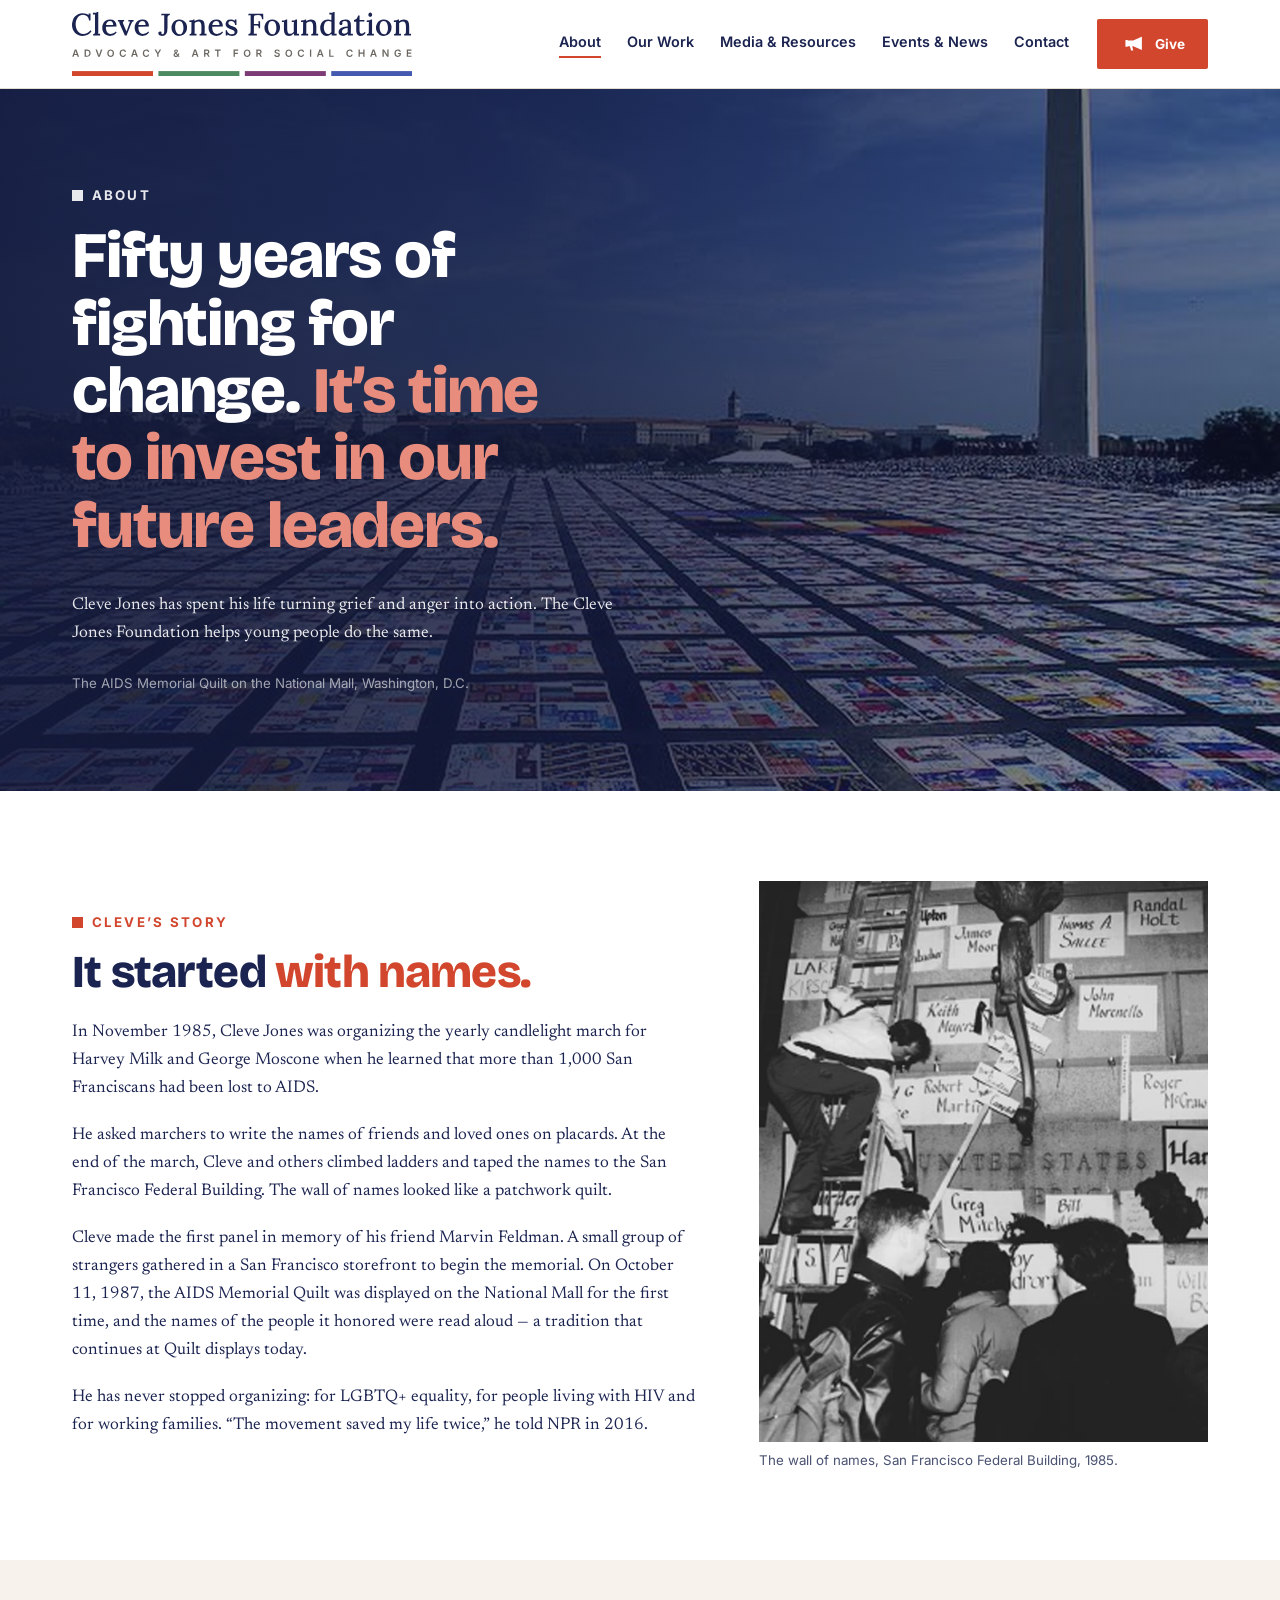
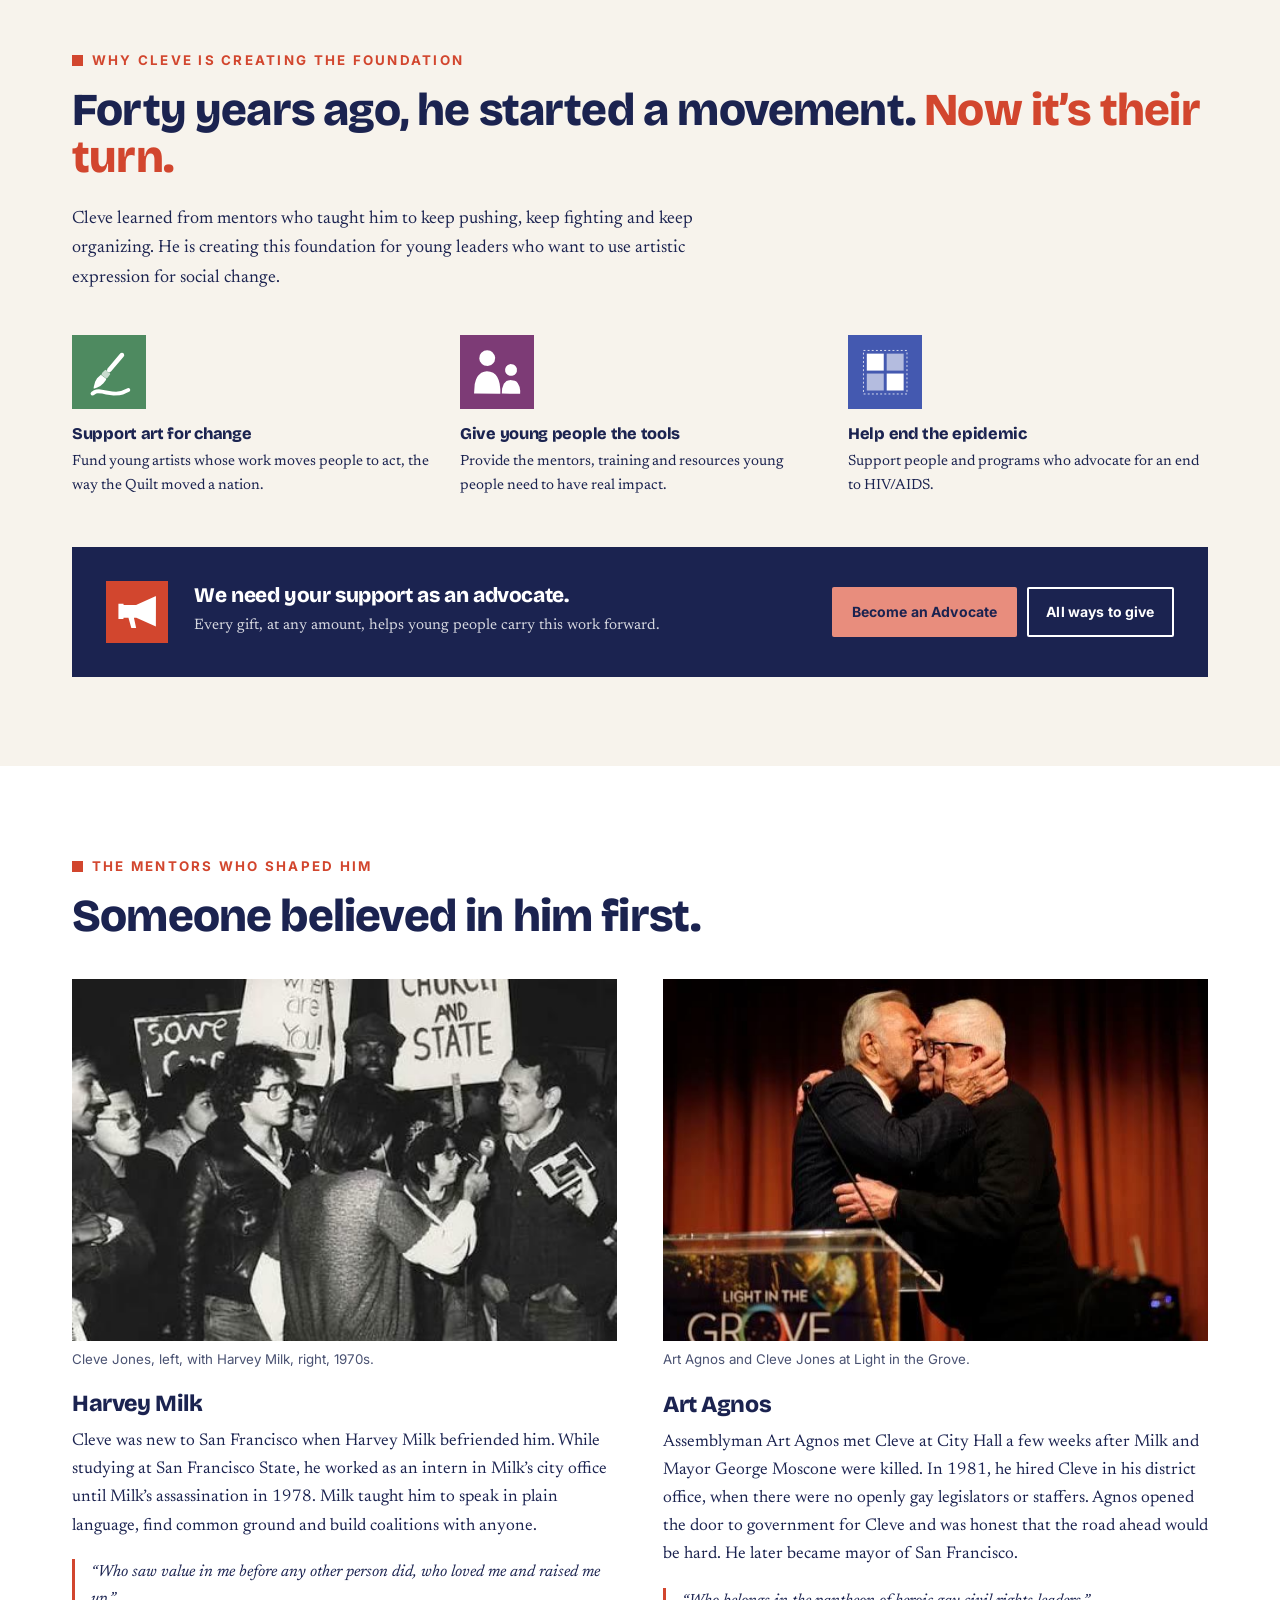
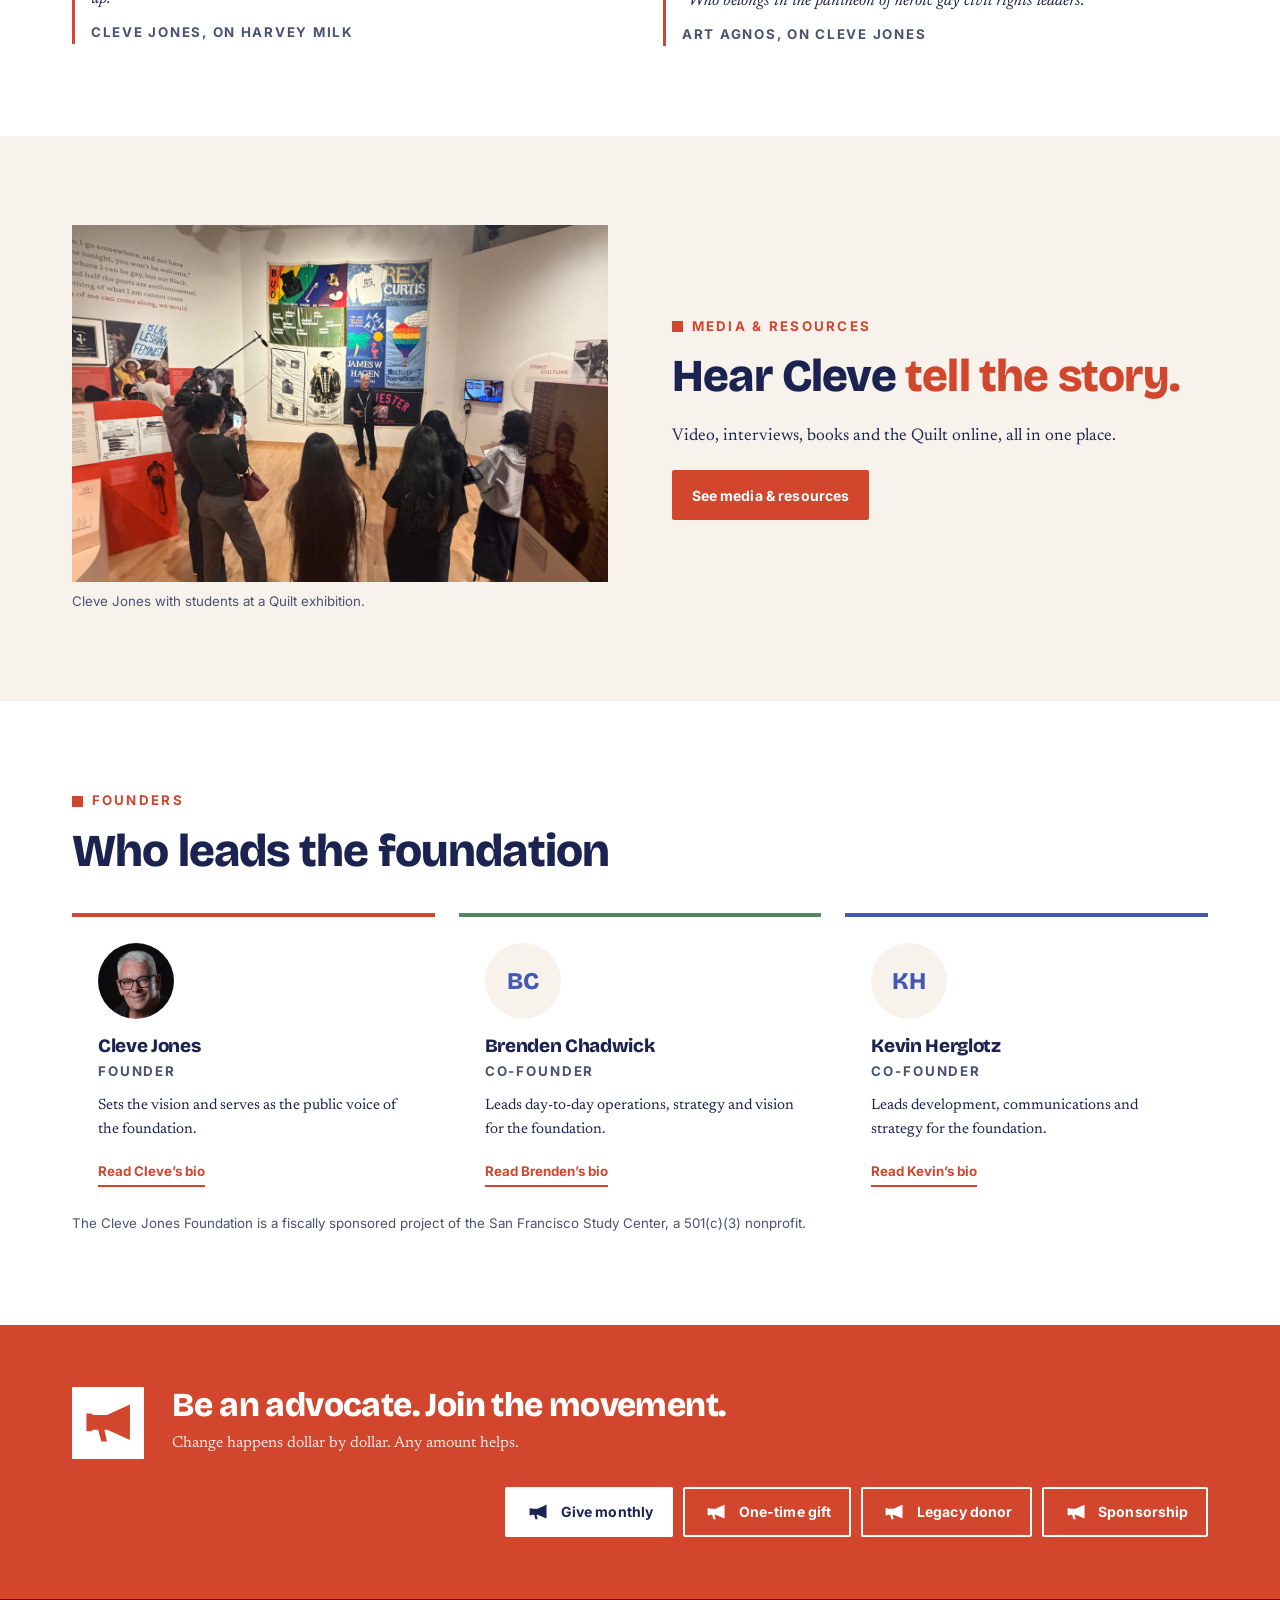
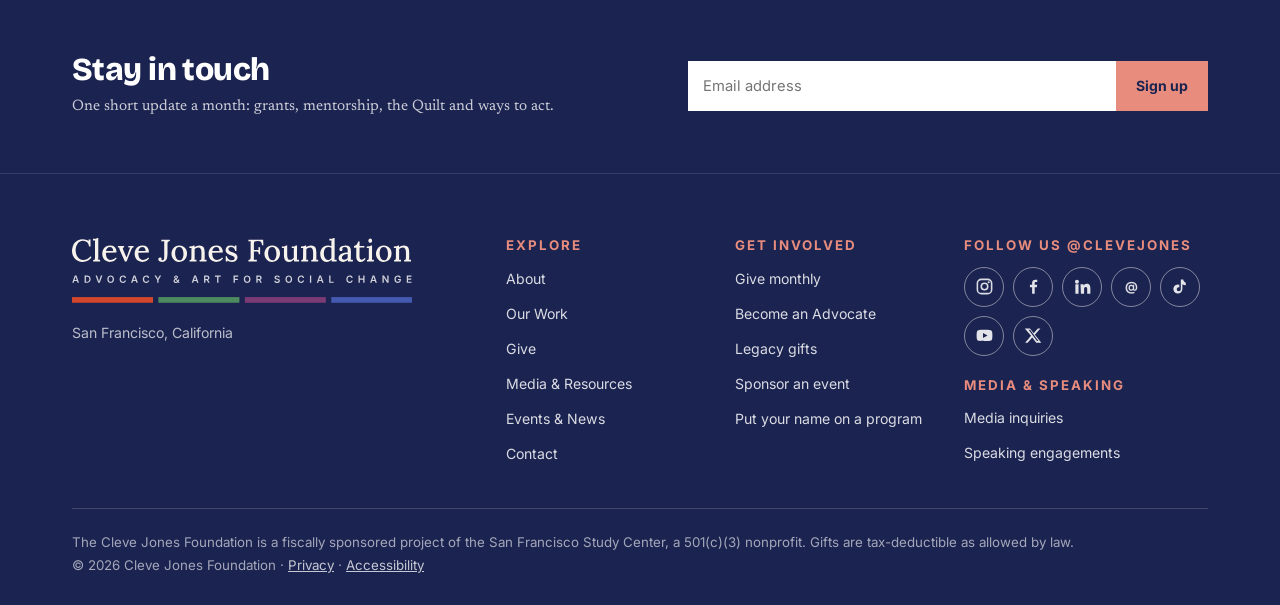
==== commit 418825e8: "Match the logo to the November logo sheet; keep hero icons square everywhere Logo: the header and fo" ====
--- a/site/about.html
+++ b/site/about.html
@@ -25,6 +25,16 @@
 <a class="skip" href="#main">Skip to content</a>
 
 <svg class="sprite" aria-hidden="true" focusable="false" style="position:absolute;width:0;height:0;overflow:hidden">
+  <!-- The logo, drawn from the November 2026 logo sheet ("CJF Logo 11-26").
+       Lora 500 and Inter SemiBold converted to outlines and fitted to the
+       sheet artwork, so it renders the same on every computer whether or not
+       the web fonts load. Regenerate with _work/tools/make-logo.py. -->
+  <defs>
+  <path id="logo-name" d="M69.4 35Q68 23.7 61.6 17.6Q55.2 11.5 44.9 11.3Q38.4 11.3 32.8 14.2Q27.3 17.1 23.3 22.4Q19.2 27.6 17 34.7Q14.8 41.8 14.8 50.2Q14.8 61.7 18.9 70.5Q22.9 79.4 30 84.3Q37.1 89.2 46.2 89.2Q54.2 89.2 62.1 85.4Q69.9 81.5 75.1 74.5L79.2 78Q73.6 85.8 67.2 90Q60.7 94.1 54.4 95.6Q48 97 42.9 97Q33.5 97 25.5 93.6Q17.6 90.2 11.9 84.1Q6.2 78 3.1 69.9Q-0 61.8 -0 52.3Q-0 43.5 2.8 35.1Q5.5 26.7 10.9 19.8Q16.4 13 24.6 9Q32.8 4.9 43.8 4.9Q50.2 4.9 56.3 6.7Q62.4 8.5 68 12.1L67.4 5.8H75.2V35ZM86 89.7Q89.8 89.7 91.3 87.9Q92.8 86.2 93.1 83Q93.5 79.9 93.5 75.7V18.9Q93.5 16.8 93.5 14.6Q93.6 12.4 93.8 9.8Q91.7 10 89.3 10Q86.9 10.1 85 10.2V3.5Q90.7 3.5 94 3Q97.4 2.4 99.2 1.7Q101 0.9 101.9 0H106.7V79.4Q106.7 81.7 106.5 84Q106.4 86.3 106.2 88.7Q108.2 88.6 110.2 88.5Q112.3 88.4 114.1 88.3V95H86ZM153.6 97Q144.8 97 137.8 92.9Q130.8 88.8 126.8 81.3Q122.8 73.9 122.8 63.7Q122.8 54.9 126.7 47.2Q130.7 39.5 137.9 34.8Q145 30.1 154.5 30.1Q159.7 30.1 164.5 31.7Q169.2 33.4 172.9 36.8Q176.6 40.3 178.7 45.7Q180.9 51.2 180.9 59L137.6 59.8Q137.6 68.3 139.5 75Q141.5 81.7 145.9 85.3Q150.3 89 157.3 89Q160.7 89 164.6 87.8Q168.4 86.6 171.9 84.3Q175.3 82 177.7 78.9L181.6 82.3Q177.8 87.9 172.9 91.2Q168 94.4 162.9 95.7Q157.8 97 153.6 97ZM138.1 53.2H167.2Q167.2 48.5 165.8 44.6Q164.5 40.8 161.7 38.5Q159 36.2 154.7 36.2Q148 36.2 143.8 40.5Q139.5 44.7 138.1 53.2ZM214.8 95.4 196.2 53.5Q194.3 49.2 193.4 46.4Q192.4 43.7 192.1 41.7Q191.8 39.8 191.6 38.4L186.4 38.8V32.1H211.7V37.3Q208.3 37.4 207.3 39.1Q206.3 40.9 206.8 43.7Q207.4 46.6 208.7 49.8L217.3 70Q218.3 72.2 219.3 74.6Q220.2 77 221.2 79.5H221.4Q222.1 77.4 222.9 75.1Q223.8 72.7 224.5 70.6L233.1 47.1Q234.1 44 235.1 41.9Q236.2 39.8 237 38.3L228.9 38.8V32.1H250.2V37.3Q247.4 37.5 245.4 39.6Q243.4 41.8 241.7 45.4Q240 49.1 238.1 53.6L221.7 95.4ZM285.3 97Q276.5 97 269.5 92.9Q262.5 88.8 258.5 81.3Q254.4 73.9 254.4 63.7Q254.4 54.9 258.4 47.2Q262.4 39.5 269.5 34.8Q276.7 30.1 286.1 30.1Q291.4 30.1 296.1 31.7Q300.9 33.4 304.6 36.8Q308.3 40.3 310.4 45.7Q312.6 51.2 312.6 59L269.3 59.8Q269.3 68.3 271.2 75Q273.2 81.7 277.6 85.3Q282 89 289 89Q292.4 89 296.3 87.8Q300.1 86.6 303.6 84.3Q307 82 309.4 78.9L313.3 82.3Q309.5 87.9 304.6 91.2Q299.7 94.4 294.6 95.7Q289.5 97 285.3 97ZM269.8 53.2H298.8Q298.8 48.5 297.5 44.6Q296.2 40.8 293.4 38.5Q290.7 36.2 286.4 36.2Q279.7 36.2 275.5 40.5Q271.2 44.7 269.8 53.2ZM365.5 97Q361.6 97 358.2 95.7Q354.8 94.4 352.7 92Q350.7 89.7 350.7 86.6Q350.7 83.5 352.3 81.2Q353.9 78.9 357.2 78.8Q360.9 78.5 362.4 80.6Q363.9 82.8 363.9 85.2Q363.9 85.8 363.7 86.7Q363.5 87.7 363.1 88.6Q363.9 89.8 365.4 90.2Q366.9 90.6 367.8 90.6Q371.2 90.5 372.9 87.5Q374.6 84.5 374.6 77.6V24.7Q374.6 21.5 374.6 18.6Q374.6 15.7 374.7 13.4Q371.9 13.5 368.8 13.6Q365.6 13.7 363 13.9V6.9H397.3V12.5Q393.7 12.5 391.6 13.8Q389.5 15.1 388.7 17.8Q387.9 20.4 387.9 24.4V63.9Q387.9 81.8 382.4 89.4Q377 97 365.5 97ZM435.8 97Q426.9 97 419.7 93Q412.5 89 408.3 81.7Q404.1 74.5 404.1 65.1Q404.1 54.9 408.3 47Q412.5 39.1 419.7 34.6Q426.9 30.1 435.7 30.1Q444.6 30.1 451.8 34.2Q459 38.3 463.2 45.5Q467.4 52.7 467.4 62.2Q467.4 72.1 463.2 80Q459.1 87.9 452 92.5Q444.9 97 435.8 97ZM436.7 90.7Q442.7 90.6 446.2 86.9Q449.7 83.3 451.2 77.6Q452.7 71.8 452.7 65.7Q452.7 60.3 451.7 55.1Q450.8 49.8 448.8 45.6Q446.8 41.3 443.5 38.7Q440.2 36.1 435.6 36.2Q429.7 36.2 425.9 39.9Q422.2 43.5 420.5 49.3Q418.8 55 418.8 61.4Q418.8 68.8 420.7 75.5Q422.6 82.2 426.6 86.4Q430.5 90.7 436.7 90.7ZM477.6 95V89.7Q481.3 89.7 482.9 87.9Q484.4 86.2 484.7 83Q485 79.9 485 75.7L485.1 49.6Q485.1 47.6 485.2 45.2Q485.2 42.9 485.6 40.7Q483.4 40.8 481 40.8Q478.7 40.9 476.7 41V34.4Q482.4 34.4 485.6 33.8Q488.8 33.2 490.5 32.5Q492.2 31.7 493 30.8H497.6Q497.7 32 497.8 33Q497.8 34 497.9 35.1Q497.9 36.2 498.1 38Q500.8 35.7 504.1 34Q507.4 32.2 511 31.2Q514.6 30.1 517.8 30.1Q529 30.1 534 36.9Q539 43.7 539 58.1V79.4Q539 81.7 538.8 84Q538.7 86.3 538.4 88.7Q540.5 88.6 542.5 88.5Q544.6 88.4 546.4 88.3V95H518.3V89.7Q522.1 89.7 523.6 87.9Q525.1 86.2 525.4 83Q525.7 79.9 525.7 75.7V58.1Q525.6 48.2 522.5 43.2Q519.5 38.1 512.7 38.3Q508.6 38.3 504.7 40.3Q500.8 42.3 498.2 45.2Q498.2 46.4 498.2 47.9Q498.2 49.3 498.2 50.8V79.4Q498.2 81.7 498.1 84Q497.9 86.3 497.7 88.7Q499.7 88.6 501.8 88.5Q503.9 88.4 505.6 88.3V95ZM585.4 97Q576.6 97 569.6 92.9Q562.6 88.8 558.6 81.3Q554.5 73.9 554.5 63.7Q554.5 54.9 558.5 47.2Q562.5 39.5 569.6 34.8Q576.8 30.1 586.2 30.1Q591.5 30.1 596.2 31.7Q601 33.4 604.7 36.8Q608.4 40.3 610.5 45.7Q612.7 51.2 612.7 59L569.4 59.8Q569.4 68.3 571.3 75Q573.3 81.7 577.7 85.3Q582.1 89 589.1 89Q592.5 89 596.4 87.8Q600.2 86.6 603.7 84.3Q607.1 82 609.5 78.9L613.4 82.3Q609.6 87.9 604.7 91.2Q599.8 94.4 594.7 95.7Q589.6 97 585.4 97ZM569.9 53.2H598.9Q598.9 48.5 597.6 44.6Q596.3 40.8 593.5 38.5Q590.8 36.2 586.5 36.2Q579.8 36.2 575.6 40.5Q571.3 44.7 569.9 53.2ZM650 97Q644.1 97 639.1 95.4Q634 93.9 631 91.7L631.4 95.9H624.7L624.1 74.2H629.4Q629.6 78.9 632.3 82.7Q634.9 86.4 639.1 88.6Q643.3 90.7 648.3 90.7Q651.1 90.7 653.9 89.8Q656.7 88.8 658.6 86.9Q660.5 84.9 660.5 82Q660.5 78.9 658.5 76.8Q656.6 74.7 653.2 73.1Q649.9 71.5 645.6 69.8Q641.8 68.3 638 66.7Q634.2 65.1 630.9 62.8Q627.6 60.5 625.7 57.2Q623.9 53.9 623.9 49Q623.9 46.1 625 42.7Q626.1 39.4 628.6 36.6Q631.1 33.7 635.4 31.9Q639.7 30.1 646 30.1Q649.4 30.1 653.6 31.2Q657.8 32.4 661.5 35.1L661.3 30.7H668V52.9H662.6Q662.2 48.5 660.3 44.7Q658.3 40.9 654.8 38.5Q651.3 36.1 646.2 36.1Q641.3 36.1 638.3 38.6Q635.2 41 635.2 44.7Q635.2 48.3 637.5 50.6Q639.8 52.9 643.6 54.5Q647.4 56.1 651.8 57.8Q657.1 59.9 661.7 62.4Q666.4 64.9 669.3 68.7Q672.1 72.5 672.1 78.3Q672.1 84.5 668.9 88.8Q665.7 93 660.7 95Q655.7 97 650 97ZM716.7 95V89.5Q720.8 89.2 722.6 87.7Q724.5 86.2 725 83.2Q725.5 80.1 725.5 75.5V23.2Q725.5 20.4 725.6 17.8Q725.7 15.2 725.9 13.4Q723.7 13.5 721.2 13.6Q718.7 13.7 716.7 13.9V6.9H776.5L777.3 29.7H771.8Q771.8 22.5 769.4 18.8Q767 15 763.2 13.7Q759.4 12.5 755 12.6L747.5 12.9Q743.5 12.9 741.6 14.5Q739.8 16.1 739.3 19.1Q738.8 22.2 738.8 26.8V48.5L757.8 48.6L757 37.6H764V65.6H758.4Q758.4 60 756.9 57.6Q755.3 55.2 752.1 54.7Q749 54.2 744.3 54.4L738.8 54.6V78.1Q738.8 81.5 738.7 84.2Q738.7 86.9 738.4 88.6Q740.3 88.4 742.5 88.4Q744.7 88.3 746.9 88.2Q749 88.1 750.8 88.1V95ZM813.4 97Q804.5 97 797.3 93Q790.1 89 785.9 81.7Q781.7 74.5 781.7 65.1Q781.7 54.9 785.9 47Q790.1 39.1 797.3 34.6Q804.5 30.1 813.3 30.1Q822.2 30.1 829.4 34.2Q836.5 38.3 840.8 45.5Q845 52.7 845 62.2Q845 72.1 840.8 80Q836.7 87.9 829.6 92.5Q822.5 97 813.4 97ZM814.3 90.7Q820.3 90.6 823.8 86.9Q827.2 83.3 828.7 77.6Q830.2 71.8 830.2 65.7Q830.2 60.3 829.3 55.1Q828.4 49.8 826.4 45.6Q824.3 41.3 821.1 38.7Q817.8 36.1 813.1 36.2Q807.2 36.2 803.5 39.9Q799.8 43.5 798.1 49.3Q796.4 55 796.4 61.4Q796.4 68.8 798.3 75.5Q800.2 82.2 804.2 86.4Q808.1 90.7 814.3 90.7ZM881.6 97Q874.5 97 869.9 94.4Q865.3 91.7 863.1 85.6Q860.8 79.5 860.8 69.5V49.7Q860.8 47.6 860.9 45.2Q860.9 42.9 861.3 40.7Q859.2 40.8 856.8 40.8Q854.4 40.9 852.5 41V34.4H855.5Q861.8 34.4 865 33.2Q868.1 32.1 869.4 30.8H874.1V69.2Q874.1 79.1 876.9 84Q879.7 89 886.2 88.8Q890.5 88.8 894.5 86.3Q898.4 83.8 900.9 80.4V50.6Q900.9 47.8 901.1 45.4Q901.2 42.9 901.6 40.7Q899.3 40.8 896.9 40.8Q894.5 40.9 892.5 41V34.4H896.2Q901.7 34.4 904.8 33.2Q908 32.1 909.4 30.8H914.1L914 77.1Q914 79.1 913.9 82.6Q913.8 86.1 913.5 88.7Q915.7 88.6 918 88.4Q920.3 88.3 922.3 88.3V95H902.3Q902.1 93 901.9 91.2Q901.7 89.5 901.4 87.8Q897.5 91.5 892.4 94.2Q887.2 97 881.6 97ZM931.1 95V89.7Q934.9 89.7 936.4 87.9Q937.9 86.2 938.2 83Q938.5 79.9 938.5 75.7L938.7 49.6Q938.7 47.6 938.7 45.2Q938.8 42.9 939.2 40.7Q936.9 40.8 934.6 40.8Q932.3 40.9 930.2 41V34.4Q935.9 34.4 939.1 33.8Q942.3 33.2 944 32.5Q945.7 31.7 946.6 30.8H951.1Q951.2 32 951.3 33Q951.4 34 951.4 35.1Q951.5 36.2 951.6 38Q954.4 35.7 957.7 34Q960.9 32.2 964.5 31.2Q968.1 30.1 971.4 30.1Q982.6 30.1 987.5 36.9Q992.5 43.7 992.5 58.1V79.4Q992.5 81.7 992.4 84Q992.2 86.3 992 88.7Q994 88.6 996.1 88.5Q998.2 88.4 999.9 88.3V95H971.9V89.7Q975.6 89.7 977.2 87.9Q978.7 86.2 979 83Q979.3 79.9 979.3 75.7V58.1Q979.2 48.2 976.1 43.2Q973 38.1 966.2 38.3Q962.2 38.3 958.3 40.3Q954.4 42.3 951.7 45.2Q951.7 46.4 951.7 47.9Q951.7 49.3 951.7 50.8V79.4Q951.7 81.7 951.6 84Q951.5 86.3 951.2 88.7Q953.3 88.6 955.3 88.5Q957.4 88.4 959.2 88.3V95ZM1034.8 97Q1027.1 97 1021.1 93.2Q1015.1 89.3 1011.7 82.2Q1008.2 75 1008.2 65.3Q1008.2 55 1012.2 47.1Q1016.3 39.1 1023.6 34.6Q1030.9 30.1 1040.2 30.1Q1044.1 30.1 1047.7 31Q1051.2 32 1053.6 33.2V18.9Q1053.6 17 1053.8 14.7Q1053.9 12.4 1054.1 9.8Q1051.9 10 1049.5 10.1Q1047.1 10.2 1045.2 10.2V3.5Q1050.9 3.5 1054.2 3Q1057.5 2.4 1059.4 1.7Q1061.2 0.9 1062.1 0H1066.7V79.4Q1066.7 81.3 1066.6 83.7Q1066.5 86.1 1066.2 88.7Q1068.5 88.6 1070.7 88.4Q1073 88.3 1074.9 88.3V95H1054.9Q1054.6 93.2 1054.4 91.7Q1054.3 90.2 1054.1 88.7Q1050.4 92.7 1045.5 94.9Q1040.5 97 1034.8 97ZM1039.9 89.1Q1043.8 89.1 1047.5 86.9Q1051.2 84.8 1053.6 81.5Q1053.6 79.9 1053.6 78.1Q1053.6 76.4 1053.6 74.4V40.1Q1051.2 38.4 1048 37.4Q1044.8 36.5 1041.4 36.5Q1035.3 36.5 1031.1 40.1Q1026.8 43.7 1024.8 49.8Q1022.8 56 1022.9 63.9Q1023.2 70.7 1025.1 76.5Q1027 82.3 1030.7 85.7Q1034.4 89.1 1039.9 89.1ZM1120.9 95Q1120.7 93 1120.5 91.5Q1120.4 90 1120.2 88.3Q1115.9 92.6 1111 94.8Q1106.1 97 1100.8 97Q1091.7 97 1087.1 92.5Q1082.6 88.1 1082.6 81.4Q1082.6 75.6 1086 71.3Q1089.3 67.1 1094.9 64.4Q1100.4 61.7 1107 60.3Q1113.5 59 1119.8 59V51.6Q1119.8 47.6 1119 44.1Q1118.3 40.7 1116 38.5Q1113.6 36.2 1108.7 36.2Q1105.4 36.1 1102.2 37.4Q1098.9 38.8 1097.1 41.8Q1098.2 42.8 1098.5 44.1Q1098.8 45.4 1098.8 46.6Q1098.8 48.3 1097.3 50.5Q1095.8 52.7 1092.1 52.6Q1089.1 52.6 1087.5 50.5Q1086 48.5 1086 45.7Q1086 41.2 1089.3 37.6Q1092.6 34.1 1098.4 32.1Q1104.2 30.1 1111.4 30.1Q1122.2 30.1 1127.5 35.7Q1132.9 41.4 1132.9 53.6Q1132.9 58.1 1132.9 62.3Q1132.9 66.4 1132.8 70.6Q1132.7 74.7 1132.7 79.4Q1132.7 81.3 1132.6 83.7Q1132.5 86.1 1132.2 88.7Q1134.4 88.6 1136.6 88.4Q1138.9 88.3 1140.9 88.3V95ZM1119.8 64.8Q1115.8 65.1 1111.5 65.9Q1107.3 66.8 1103.9 68.6Q1100.5 70.3 1098.5 73.1Q1096.4 75.9 1096.4 79.8Q1096.6 84 1099.2 86.1Q1101.8 88.1 1105.3 88.1Q1109.7 88.1 1113.1 86.4Q1116.5 84.7 1119.8 81.7Q1119.7 80.3 1119.7 78.8Q1119.7 77.4 1119.7 75.7Q1119.7 74.6 1119.7 71.5Q1119.8 68.4 1119.8 64.8ZM1172.4 97Q1169.2 97 1166 96.2Q1162.8 95.4 1160.2 92.9Q1157.5 90.5 1156 85.8Q1154.5 81.2 1154.5 73.5L1154.8 39.1H1145.4V32.1Q1148.8 32 1152.4 29.6Q1155.9 27.2 1158.5 23.2Q1161.2 19.1 1162.2 14.5H1168.1V32.1H1187.5V38.6L1168.1 38.9L1167.8 72.5Q1167.8 77.3 1168.7 80.8Q1169.5 84.4 1171.4 86.4Q1173.4 88.3 1176.8 88.3Q1179.7 88.3 1182.7 86.6Q1185.8 84.8 1188.6 80.8L1192.9 84.5Q1189.8 89 1186.8 91.5Q1183.8 94 1181 95.2Q1178.3 96.4 1176 96.7Q1173.7 97 1172.4 97ZM1198.1 89.7Q1201.9 89.7 1203.4 87.9Q1204.9 86.2 1205.3 83Q1205.6 79.9 1205.6 75.7V49.7Q1205.6 47.6 1205.7 45.4Q1205.8 43.2 1206.1 40.7Q1203.9 40.8 1201.5 40.8Q1199.2 40.9 1197.1 41V34.4Q1202.8 34.4 1206.1 33.8Q1209.5 33.2 1211.3 32.5Q1213.1 31.7 1214 30.8H1218.8V79.4Q1218.8 81.7 1218.6 84Q1218.5 86.3 1218.3 88.7Q1220.3 88.6 1222.4 88.5Q1224.4 88.4 1226.2 88.3V95H1198.1ZM1211.5 19.3Q1208.2 19.3 1205.9 16.8Q1203.7 14.4 1203.7 10.8Q1203.7 7.3 1206.1 4.9Q1208.5 2.4 1211.5 2.4Q1214.7 2.4 1216.9 4.9Q1219.2 7.3 1219.2 10.8Q1219.2 14.4 1216.9 16.8Q1214.7 19.3 1211.5 19.3ZM1266.4 97Q1257.5 97 1250.3 93Q1243.2 89 1239 81.7Q1234.7 74.5 1234.7 65.1Q1234.7 54.9 1239 47Q1243.2 39.1 1250.3 34.6Q1257.5 30.1 1266.3 30.1Q1275.2 30.1 1282.4 34.2Q1289.6 38.3 1293.8 45.5Q1298 52.7 1298 62.2Q1298 72.1 1293.9 80Q1289.7 87.9 1282.6 92.5Q1275.5 97 1266.4 97ZM1267.3 90.7Q1273.4 90.6 1276.8 86.9Q1280.3 83.3 1281.8 77.6Q1283.3 71.8 1283.3 65.7Q1283.3 60.3 1282.4 55.1Q1281.4 49.8 1279.4 45.6Q1277.4 41.3 1274.1 38.7Q1270.8 36.1 1266.2 36.2Q1260.3 36.2 1256.6 39.9Q1252.9 43.5 1251.2 49.3Q1249.5 55 1249.5 61.4Q1249.5 68.8 1251.3 75.5Q1253.2 82.2 1257.2 86.4Q1261.2 90.7 1267.3 90.7ZM1308.2 95V89.7Q1312 89.7 1313.5 87.9Q1315 86.2 1315.3 83Q1315.6 79.9 1315.6 75.7L1315.7 49.6Q1315.7 47.6 1315.8 45.2Q1315.9 42.9 1316.2 40.7Q1314 40.8 1311.7 40.8Q1309.3 40.9 1307.3 41V34.4Q1313 34.4 1316.2 33.8Q1319.4 33.2 1321.1 32.5Q1322.8 31.7 1323.7 30.8H1328.2Q1328.3 32 1328.4 33Q1328.5 34 1328.5 35.1Q1328.6 36.2 1328.7 38Q1331.5 35.7 1334.7 34Q1338 32.2 1341.6 31.2Q1345.2 30.1 1348.4 30.1Q1359.6 30.1 1364.6 36.9Q1369.6 43.7 1369.6 58.1V79.4Q1369.6 81.7 1369.5 84Q1369.3 86.3 1369.1 88.7Q1371.1 88.6 1373.2 88.5Q1375.2 88.4 1377 88.3V95H1349V89.7Q1352.7 89.7 1354.2 87.9Q1355.7 86.2 1356.1 83Q1356.4 79.9 1356.4 75.7V58.1Q1356.2 48.2 1353.2 43.2Q1350.1 38.1 1343.3 38.3Q1339.3 38.3 1335.4 40.3Q1331.5 42.3 1328.8 45.2Q1328.8 46.4 1328.8 47.9Q1328.8 49.3 1328.8 50.8V79.4Q1328.8 81.7 1328.7 84Q1328.6 86.3 1328.3 88.7Q1330.3 88.6 1332.4 88.5Q1334.5 88.4 1336.2 88.3V95Z"/>
+  <path id="logo-tag" d="M1 182 11.3 152.4H18L28.6 182H22.7L17.5 166.6Q16.7 164.3 15.9 161.3Q15.1 158.3 14 154.4H15.2Q14.2 158.3 13.4 161.3Q12.6 164.3 11.8 166.6L6.8 182ZM7 174.7V170.4H22.5V174.7ZM61.2 182H53.7V177.4H60.9Q64 177.4 66.1 176.3Q68.2 175.1 69.2 172.9Q70.3 170.6 70.3 167.2Q70.3 163.8 69.2 161.6Q68.2 159.3 66.1 158.2Q64.1 157 61.1 157H53.6V152.4H61.4Q65.8 152.4 69 154.2Q72.1 156 73.8 159.3Q75.5 162.6 75.5 167.2Q75.5 171.8 73.8 175.1Q72.1 178.5 68.9 180.2Q65.7 182 61.2 182ZM56.5 152.4V182H51.2V152.4ZM106.2 182 95.7 152.4H101.5L106.7 167.8Q107.5 170.1 108.3 173.1Q109.2 176.1 110.2 179.9H109.1Q110.1 176.1 110.9 173.1Q111.7 170.1 112.4 167.8L117.5 152.4H123.3L112.9 182ZM157 182.4Q153.1 182.4 150.1 180.6Q147 178.8 145.2 175.4Q143.4 172 143.4 167.2Q143.4 162.5 145.2 159.1Q147 155.7 150.1 153.9Q153.1 152.1 157 152.1Q160.9 152.1 164 153.9Q167 155.7 168.8 159.1Q170.6 162.5 170.6 167.2Q170.6 172 168.8 175.4Q167 178.8 164 180.6Q160.9 182.4 157 182.4ZM157 177.7Q159.4 177.7 161.3 176.5Q163.1 175.3 164.2 172.9Q165.2 170.6 165.2 167.2Q165.2 163.9 164.2 161.5Q163.1 159.2 161.3 158Q159.4 156.8 157 156.8Q154.6 156.8 152.7 158Q150.9 159.2 149.8 161.5Q148.8 163.9 148.8 167.2Q148.8 170.6 149.8 172.9Q150.9 175.2 152.7 176.4Q154.6 177.7 157 177.7ZM206.9 182.4Q203 182.4 199.9 180.6Q196.9 178.8 195.1 175.4Q193.4 172 193.4 167.2Q193.4 162.5 195.1 159.1Q196.9 155.7 200 153.9Q203 152.1 206.9 152.1Q209.3 152.1 211.4 152.7Q213.5 153.4 215.2 154.7Q216.8 156.1 217.9 158Q219 159.9 219.3 162.3H214Q213.7 161 213.1 159.9Q212.5 158.9 211.6 158.2Q210.6 157.5 209.5 157.2Q208.3 156.8 207 156.8Q204.5 156.8 202.7 158Q200.8 159.2 199.7 161.6Q198.7 163.9 198.7 167.2Q198.7 170.6 199.7 173Q200.8 175.3 202.7 176.5Q204.6 177.7 206.9 177.7Q208.3 177.7 209.4 177.3Q210.6 176.9 211.6 176.2Q212.5 175.5 213.1 174.5Q213.8 173.5 214 172.2H219.4Q219.1 174.3 218.1 176.1Q217.1 178 215.4 179.4Q213.8 180.8 211.7 181.6Q209.5 182.4 206.9 182.4ZM239.9 182 250.2 152.4H257L267.5 182H261.7L256.4 166.6Q255.7 164.3 254.8 161.3Q254 158.3 253 154.4H254.1Q253.1 158.3 252.3 161.3Q251.5 164.3 250.8 166.6L245.7 182ZM245.9 174.7V170.4H261.5V174.7ZM301.1 182.4Q297.2 182.4 294.2 180.6Q291.1 178.8 289.4 175.4Q287.6 172 287.6 167.2Q287.6 162.5 289.4 159.1Q291.2 155.7 294.2 153.9Q297.3 152.1 301.1 152.1Q303.6 152.1 305.7 152.7Q307.8 153.4 309.4 154.7Q311.1 156.1 312.2 158Q313.2 159.9 313.6 162.3H308.3Q308 161 307.4 159.9Q306.7 158.9 305.8 158.2Q304.9 157.5 303.7 157.2Q302.5 156.8 301.2 156.8Q298.8 156.8 296.9 158Q295 159.2 294 161.6Q292.9 163.9 292.9 167.2Q292.9 170.6 294 173Q295.1 175.3 296.9 176.5Q298.8 177.7 301.2 177.7Q302.5 177.7 303.7 177.3Q304.9 176.9 305.8 176.2Q306.7 175.5 307.4 174.5Q308 173.5 308.3 172.2H313.6Q313.3 174.3 312.3 176.1Q311.3 178 309.7 179.4Q308.1 180.8 305.9 181.6Q303.8 182.4 301.1 182.4ZM346.1 182V170.6L335.2 152.4H341.4L346.6 161.8Q347.5 163.2 348.1 164.6Q348.8 166 349.5 168H348.1Q348.8 166 349.4 164.6Q350.1 163.2 350.8 161.8L356 152.4H362.2L351.4 170.6V182ZM422.3 182.4Q419.3 182.4 417.1 181.3Q414.9 180.2 413.7 178.4Q412.6 176.5 412.6 174.2Q412.6 172.4 413.3 171Q414 169.6 415.3 168.5Q416.6 167.3 418.3 166.2L423.5 162.6Q424.1 162.2 424.7 161.7Q425.2 161.1 425.5 160.5Q425.9 159.8 425.9 159.1Q425.9 157.9 425.1 157.1Q424.3 156.3 422.9 156.3Q421.9 156.3 421.2 156.7Q420.5 157.1 420.1 157.8Q419.7 158.5 419.7 159.4Q419.7 160.4 420.2 161.4Q420.7 162.3 421.5 163.4Q422.4 164.5 423.5 165.8L437.4 182H431.7L420.3 168.8Q418.9 167.2 417.7 165.8Q416.6 164.3 415.8 162.8Q415.1 161.2 415.1 159.3Q415.1 157.3 416 155.6Q417 154 418.7 153.1Q420.5 152.1 422.8 152.1Q425.1 152.1 426.8 153Q428.5 154 429.4 155.5Q430.3 157 430.3 158.9Q430.3 160.2 429.8 161.4Q429.3 162.6 428.4 163.6Q427.6 164.6 426.4 165.5L420.4 169.9Q419 170.9 418.3 171.9Q417.6 172.9 417.6 174.1Q417.6 175.3 418.2 176.3Q418.8 177.2 419.9 177.7Q420.9 178.2 422.3 178.2Q424 178.2 425.6 177.5Q427.1 176.7 428.4 175.4Q429.6 174.1 430.4 172.2Q431.2 170.4 431.2 168.1H435.6Q435.6 170.9 435 173Q434.4 175 433.4 176.4Q432.4 177.9 431.4 178.7L430.1 179.6Q428.5 181.1 426.4 181.7Q424.3 182.4 422.3 182.4ZM486.3 182 496.6 152.4H503.4L513.9 182H508.1L502.8 166.6Q502.1 164.3 501.2 161.3Q500.4 158.3 499.4 154.4H500.5Q499.5 158.3 498.7 161.3Q497.9 164.3 497.2 166.6L492.1 182ZM492.3 174.7V170.4H507.9V174.7ZM536.5 182V152.4H547.6Q551 152.4 553.3 153.6Q555.6 154.8 556.8 157Q558 159.1 558 161.9Q558 164.7 556.8 166.8Q555.6 168.9 553.3 170Q550.9 171.2 547.5 171.2H539.6V166.8H546.8Q548.8 166.8 550.1 166.2Q551.4 165.6 552 164.5Q552.6 163.5 552.6 161.9Q552.6 160.3 552 159.2Q551.4 158.1 550.1 157.5Q548.8 156.9 546.8 156.9H541.8V182ZM553.2 182 546 168.6H551.8L559.1 182ZM580.4 156.9V152.4H603.9V156.9H594.8V182H589.5V156.9ZM656.2 182V152.4H675.1V156.9H661.5V165.8H673.8V170.2H661.5V182ZM711.4 182.4Q707.5 182.4 704.4 180.6Q701.4 178.8 699.6 175.4Q697.8 172 697.8 167.2Q697.8 162.5 699.6 159.1Q701.4 155.7 704.4 153.9Q707.5 152.1 711.4 152.1Q715.3 152.1 718.3 153.9Q721.4 155.7 723.2 159.1Q724.9 162.5 724.9 167.2Q724.9 172 723.2 175.4Q721.4 178.8 718.3 180.6Q715.3 182.4 711.4 182.4ZM711.4 177.7Q713.8 177.7 715.7 176.5Q717.5 175.3 718.6 172.9Q719.6 170.6 719.6 167.2Q719.6 163.9 718.6 161.5Q717.5 159.2 715.7 158Q713.8 156.8 711.4 156.8Q709 156.8 707.1 158Q705.2 159.2 704.2 161.5Q703.1 163.9 703.1 167.2Q703.1 170.6 704.2 172.9Q705.2 175.2 707.1 176.4Q709 177.7 711.4 177.7ZM748.7 182V152.4H759.7Q763.1 152.4 765.4 153.6Q767.7 154.8 768.9 157Q770.1 159.1 770.1 161.9Q770.1 164.7 768.9 166.8Q767.7 168.9 765.4 170Q763 171.2 759.6 171.2H751.7V166.8H758.9Q760.9 166.8 762.2 166.2Q763.5 165.6 764.1 164.5Q764.7 163.5 764.7 161.9Q764.7 160.3 764.1 159.2Q763.5 158.1 762.2 157.5Q760.9 156.9 758.9 156.9H754V182ZM765.3 182 758.1 168.6H763.9L771.2 182ZM833.1 182.5Q829.7 182.5 827.2 181.4Q824.7 180.3 823.2 178.3Q821.8 176.2 821.7 173.3H826.9Q827 174.9 827.9 175.9Q828.7 176.9 830.1 177.4Q831.4 177.9 833.1 177.9Q834.9 177.9 836.2 177.4Q837.5 176.9 838.3 175.9Q839 174.9 839 173.7Q839 172.5 838.4 171.8Q837.7 171 836.5 170.5Q835.3 170 833.7 169.6L830.4 168.7Q826.6 167.7 824.6 165.8Q822.5 163.9 822.5 160.8Q822.5 158.1 823.9 156.2Q825.3 154.2 827.8 153.1Q830.2 152.1 833.3 152.1Q836.4 152.1 838.8 153.1Q841.2 154.2 842.5 156.2Q843.9 158.1 843.9 160.5H838.8Q838.6 158.6 837.1 157.6Q835.6 156.6 833.2 156.6Q831.5 156.6 830.3 157.1Q829.1 157.6 828.5 158.4Q827.9 159.3 827.9 160.4Q827.9 161.7 828.6 162.5Q829.4 163.3 830.5 163.7Q831.7 164.2 832.9 164.5L835.6 165.2Q837.3 165.6 838.8 166.3Q840.4 166.9 841.6 167.9Q842.9 168.9 843.6 170.4Q844.3 171.8 844.3 173.7Q844.3 176.3 843 178.3Q841.7 180.3 839.2 181.4Q836.7 182.5 833.1 182.5ZM880.5 182.4Q876.7 182.4 873.6 180.6Q870.5 178.8 868.7 175.4Q867 172 867 167.2Q867 162.5 868.7 159.1Q870.5 155.7 873.6 153.9Q876.7 152.1 880.5 152.1Q884.4 152.1 887.5 153.9Q890.5 155.7 892.3 159.1Q894.1 162.5 894.1 167.2Q894.1 172 892.3 175.4Q890.5 178.8 887.5 180.6Q884.4 182.4 880.5 182.4ZM880.5 177.7Q882.9 177.7 884.8 176.5Q886.6 175.3 887.7 172.9Q888.8 170.6 888.8 167.2Q888.8 163.9 887.7 161.5Q886.6 159.2 884.8 158Q882.9 156.8 880.5 156.8Q878.1 156.8 876.3 158Q874.4 159.2 873.3 161.5Q872.3 163.9 872.3 167.2Q872.3 170.6 873.3 172.9Q874.4 175.2 876.3 176.4Q878.1 177.7 880.5 177.7ZM930.4 182.4Q926.5 182.4 923.5 180.6Q920.4 178.8 918.6 175.4Q916.9 172 916.9 167.2Q916.9 162.5 918.6 159.1Q920.4 155.7 923.5 153.9Q926.5 152.1 930.4 152.1Q932.8 152.1 934.9 152.7Q937 153.4 938.7 154.7Q940.3 156.1 941.4 158Q942.5 159.9 942.8 162.3H937.5Q937.3 161 936.6 159.9Q936 158.9 935.1 158.2Q934.1 157.5 933 157.2Q931.8 156.8 930.5 156.8Q928.1 156.8 926.2 158Q924.3 159.2 923.2 161.6Q922.2 163.9 922.2 167.2Q922.2 170.6 923.3 173Q924.3 175.3 926.2 176.5Q928.1 177.7 930.5 177.7Q931.8 177.7 933 177.3Q934.1 176.9 935.1 176.2Q936 175.5 936.6 174.5Q937.3 173.5 937.5 172.2H942.9Q942.6 174.3 941.6 176.1Q940.6 178 938.9 179.4Q937.3 180.8 935.2 181.6Q933 182.4 930.4 182.4ZM971.7 152.4V182H966.4V152.4ZM994.4 182 1004.7 152.4H1011.4L1022 182H1016.2L1010.9 166.6Q1010.1 164.3 1009.3 161.3Q1008.5 158.3 1007.4 154.4H1008.6Q1007.6 158.3 1006.8 161.3Q1006 164.3 1005.2 166.6L1000.2 182ZM1000.4 174.7V170.4H1016V174.7ZM1044.6 182V152.4H1049.9V177.5H1063V182ZM1127.8 182.4Q1123.9 182.4 1120.8 180.6Q1117.8 178.8 1116 175.4Q1114.3 172 1114.3 167.2Q1114.3 162.5 1116 159.1Q1117.8 155.7 1120.9 153.9Q1123.9 152.1 1127.8 152.1Q1130.2 152.1 1132.3 152.7Q1134.4 153.4 1136.1 154.7Q1137.7 156.1 1138.8 158Q1139.9 159.9 1140.2 162.3H1134.9Q1134.7 161 1134 159.9Q1133.4 158.9 1132.5 158.2Q1131.5 157.5 1130.4 157.2Q1129.2 156.8 1127.9 156.8Q1125.4 156.8 1123.6 158Q1121.7 159.2 1120.6 161.6Q1119.6 163.9 1119.6 167.2Q1119.6 170.6 1120.6 173Q1121.7 175.3 1123.6 176.5Q1125.5 177.7 1127.8 177.7Q1129.2 177.7 1130.3 177.3Q1131.5 176.9 1132.5 176.2Q1133.4 175.5 1134 174.5Q1134.7 173.5 1134.9 172.2H1140.3Q1140 174.3 1139 176.1Q1138 178 1136.3 179.4Q1134.7 180.8 1132.6 181.6Q1130.4 182.4 1127.8 182.4ZM1163.8 182V152.4H1169.1V164.7H1182.9V152.4H1188.2V182H1182.9V169.1H1169.1V182ZM1210.8 182 1221.1 152.4H1227.9L1238.4 182H1232.6L1227.3 166.6Q1226.6 164.3 1225.7 161.3Q1224.9 158.3 1223.9 154.4H1225Q1224 158.3 1223.2 161.3Q1222.4 164.3 1221.7 166.6L1216.6 182ZM1216.8 174.7V170.4H1232.4V174.7ZM1261 182V152.4H1267L1277.2 168.7Q1277.9 169.7 1278.6 171Q1279.3 172.3 1280.1 173.9Q1280.9 175.5 1281.6 177.4H1281Q1280.9 175.7 1280.8 174Q1280.7 172.2 1280.6 170.6Q1280.6 169 1280.6 168V152.4H1285.9V182H1279.9L1270.7 167.3Q1269.8 165.9 1269.1 164.6Q1268.3 163.2 1267.4 161.5Q1266.5 159.7 1265.2 157.3H1266Q1266.1 159.5 1266.2 161.4Q1266.3 163.3 1266.4 164.9Q1266.4 166.4 1266.4 167.3V182ZM1323.3 182.4Q1319.2 182.4 1316.2 180.6Q1313.1 178.7 1311.4 175.3Q1309.6 171.9 1309.6 167.3Q1309.6 162.5 1311.4 159.1Q1313.2 155.7 1316.2 153.9Q1319.3 152.1 1323.2 152.1Q1325.6 152.1 1327.7 152.8Q1329.8 153.5 1331.5 154.8Q1333.1 156.1 1334.2 157.9Q1335.3 159.7 1335.6 161.9H1330.2Q1329.8 160.7 1329.2 159.8Q1328.6 158.8 1327.7 158.2Q1326.8 157.5 1325.7 157.1Q1324.6 156.8 1323.2 156.8Q1320.9 156.8 1319 158Q1317.1 159.2 1316 161.5Q1315 163.9 1315 167.2Q1315 170.6 1316 172.9Q1317.1 175.2 1319 176.4Q1320.9 177.7 1323.3 177.7Q1325.6 177.7 1327.3 176.8Q1328.9 175.9 1329.8 174.3Q1330.7 172.7 1330.7 170.5L1331.9 170.7H1323.9V166.6H1335.9V170.1Q1335.9 173.9 1334.2 176.7Q1332.6 179.4 1329.8 180.9Q1327 182.4 1323.3 182.4ZM1359.7 182V152.4H1378.9V156.9H1365V164.9H1377.9V169.3H1365V177.5H1379V182Z"/>
+  <symbol id="logo-full" viewBox="0 0 1381 263"><use href="#logo-name" fill="var(--logo-name,#1B2350)"/><use href="#logo-tag" fill="var(--logo-tag,#6B6660)"/><rect x="0" y="240" width="329" height="24" fill="#D2462E"/><rect x="351" y="240" width="329" height="24" fill="#4E8A60"/><rect x="702" y="240" width="329" height="24" fill="#7D3B76"/><rect x="1053" y="240" width="329" height="24" fill="#4459B0"/></symbol>
+  <symbol id="logo-compact" viewBox="0 0 1381 175"><use href="#logo-name" fill="var(--logo-name,#1B2350)"/><rect x="0" y="151" width="329" height="24" fill="#D2462E"/><rect x="351" y="151" width="329" height="24" fill="#4E8A60"/><rect x="702" y="151" width="329" height="24" fill="#7D3B76"/><rect x="1053" y="151" width="329" height="24" fill="#4459B0"/></symbol>
+  </defs>
   <symbol id="i-bullhorn" viewBox="0 0 200 200"><path fill="currentColor" d="M159.49 49.07L96.99 77.55L56.94 77.55L56.25 73.38L40.05 73.38L40.05 122.69L56.02 122.92L56.71 118.75L72.45 118.75L81.71 151.62L97.22 151.39L90.05 118.75L97.92 118.75L160.88 146.99L161.11 49.54Z"/></symbol>
   <symbol id="i-brush" viewBox="0 0 200 200"><path fill="currentColor" opacity=".7" d="M90.05 93.75L81.71 102.31L79.4 107.18L92.59 117.82L96.06 115.28L103.47 105.09L101.16 101.85L96.53 100.46L93.98 96.06Z"/><path fill="currentColor" d="M134.49 47.92L130.79 49.31L95.6 91.2L94.44 97.22L96.3 100L100.69 101.16L105.32 98.84L139.35 58.56L141.2 55.32L140.51 51.16L138.19 48.61ZM78.01 107.18L67.82 117.13L62.5 126.39L58.56 141.2L58.8 145.14L68.29 142.13L76.39 137.73L84.95 130.32L91.2 122.22L92.36 119.91L91.67 117.82ZM151.85 143.29L132.64 151.16L118.98 153.24L108.8 153.01L72.92 146.53L65.51 147.45L57.87 150.23L52.31 153.94L50.46 156.48L50.23 159.72L52.31 162.73L54.63 163.66L58.33 162.73L65.51 158.33L69.68 157.41L81.25 158.1L91.9 160.88L112.5 163.66L128.7 162.73L137.96 160.65L155.56 152.55L157.18 150.23L157.18 146.53L155.09 143.98Z"/></symbol>
   <symbol id="i-people" viewBox="0 0 200 200"><path fill="currentColor" d="M73.38 40.97L65.28 42.59L57.64 48.15L53.7 54.17L52.08 63.19L53.7 71.06L59.26 78.7L65.51 82.41L75 84.03L84.26 81.25L89.81 76.62L93.29 71.3L95.14 61.81L93.52 54.4L87.73 46.3L81.71 42.59ZM136.11 78.7L129.17 81.02L124.31 85.88L121.99 92.13L122.22 98.61L124.31 103.24L129.17 108.33L134.72 110.42L141.2 110.42L146.99 108.1L151.62 103.24L153.7 98.61L153.7 90.74L151.39 85.65L147.69 81.71L143.98 79.63ZM72.69 98.15L65.28 99.07L57.64 102.08L50 108.56L46.53 113.66L43.06 121.06L39.81 132.41L37.96 158.33L109.03 158.8L109.03 146.99L107.18 131.94L104.4 121.76L100.69 113.66L96.3 107.64L89.58 102.08L81.71 99.07ZM135.88 121.53L125.69 124.54L118.52 131.71L113.89 144.68L112.96 158.33L162.5 158.8L162.73 150.69L161.11 140.74L156.25 130.09L152.31 125.93L147.92 123.38Z"/></symbol>
@@ -60,11 +70,8 @@
 <header class="site-header">
   <div class="wrap header-inner">
     <a class="logo" href="index.html" aria-label="Cleve Jones Foundation — Advocacy &amp; Art for Social Change">
-      <span class="logo-text" aria-hidden="true">
-        <span class="logo-name">Cleve Jones Foundation</span>
-        <span class="logo-tag">Advocacy &amp; Art for Social Change</span>
-        <span class="logo-bars" aria-hidden="true"><i></i><i></i><i></i><i></i></span>
-      </span>
+      <svg class="logo-full" viewBox="0 0 1381 263" aria-hidden="true" focusable="false"><use href="#logo-full"></use></svg>
+      <svg class="logo-compact" viewBox="0 0 1381 175" aria-hidden="true" focusable="false"><use href="#logo-compact"></use></svg>
     </a>
     <button class="nav-toggle" type="button" aria-expanded="false" aria-controls="primary-nav">
       <span></span><span></span><span></span>
@@ -268,11 +275,7 @@
     <div class="footer-grid">
       <div>
         <div class="footer-logo logo">
-          <span class="logo-text">
-            <span class="logo-name">Cleve Jones Foundation</span>
-            <span class="logo-tag">Advocacy &amp; Art for Social Change</span>
-            <span class="logo-bars" aria-hidden="true"><i></i><i></i><i></i><i></i></span>
-          </span>
+          <svg class="logo-full" viewBox="0 0 1381 263" role="img" aria-label="Cleve Jones Foundation — Advocacy &amp; Art for Social Change" focusable="false"><use href="#logo-full"></use></svg>
         </div>
         <p class="footer-place">San Francisco, California</p>
       </div>
--- a/site/assets/css/site.css
+++ b/site/assets/css/site.css
@@ -241,13 +241,19 @@
   padding:.42em .75em; flex:none;
 }
 
+/* Each square is given its width AND its height. It used to set only the
+   width and rely on aspect-ratio for the height, and browsers without
+   aspect-ratio (Safari before 15, iPhones and iPads on iOS 14 or older, older
+   Chrome and Edge) then stretched every square to the icon's default 150px
+   height — tall rectangles instead of squares. */
 .hero-squares{
+  --sq:clamp(46px,6vw,74px);
   position:absolute; right:clamp(16px,4vw,56px); bottom:clamp(30px,4vw,56px);
-  display:grid; grid-template-columns:repeat(2,clamp(46px,6vw,74px));
+  display:grid; grid-template-columns:repeat(2,var(--sq));
   gap:4px; z-index:2;
 }
 .hero-squares .sq{
-  aspect-ratio:1; display:grid; place-items:center;
+  width:var(--sq); height:var(--sq); display:grid; place-items:center;
   opacity:.5; transition:opacity .5s ease,transform .5s ease; transform:scale(.97);
 }
 .hero-squares .sq.is-lit{ opacity:1; transform:scale(1); }
@@ -267,7 +273,7 @@
 
 @media (max-width:860px){
   .hero-scrim{ background:linear-gradient(to top,rgba(20,26,60,.95) 12%,rgba(20,26,60,.74) 58%,rgba(20,26,60,.62) 100%); }
-  .hero-squares{ grid-template-columns:repeat(4,44px); right:auto; left:var(--gutter); bottom:62px; }
+  .hero-squares{ --sq:44px; grid-template-columns:repeat(4,var(--sq)); right:auto; left:var(--gutter); bottom:62px; }
   .hero-title{ max-width:none; }
 }
 @media (prefers-reduced-motion:reduce){
@@ -457,6 +463,11 @@
    outline and shows up once the icon is drawn much past 200px. Until they are
    redrawn as true vector, nothing on the site asks them to be larger. */
 .work-tile{ aspect-ratio:1; display:grid; place-items:center; max-width:180px; width:100%; }
+/* the same square, for browsers without aspect-ratio (see .hero-squares) */
+@supports not (aspect-ratio:1){
+  .work-tile{ position:relative; height:0; padding-bottom:min(100%,180px); }
+  .work-tile svg{ position:absolute; inset:0; }
+}
 .work-tile{ color:#fff; }
 .wt-green{ background:var(--green); }
 .wt-plum{ background:var(--plum); }
@@ -596,68 +607,37 @@
 }
 
 /* ------------------------------------------------------------------- logo
-   The primary logo on the November 2026 logo sheet is a three-part stack:
-   the name in Lora, the tagline in Inter SemiBold letterspaced to the same
-   width, and the four brand colours as equal bars underneath. There is no
-   four-square mark in the lockup any more — that mark survives only as the
-   favicon, where a wordmark would be unreadable at 16px. All three parts are
-   live text or colour, so nothing here is an image to re-export. */
+   The primary logo from the November 2026 logo sheet ("CJF Logo 11-26"): the
+   name in Lora, the tagline in Inter SemiBold tracked out to the same width,
+   and the four brand colours as equal bars underneath. It is drawn as outlines
+   (the #logo-full and #logo-compact symbols in the page's sprite), not live
+   text, so it cannot shift when a computer is missing the fonts or a browser
+   measures text differently — the "n" of Foundation always sits over the "E"
+   of Change, as on the sheet.
+
+   Every logo svg gets an explicit width AND height. Leaving the height to the
+   browser is what made tiles render as tall rectangles in older Safari. */
 .logo{ display:flex; align-items:center; text-decoration:none; flex:none; }
-
-/* The grid column is as wide as the widest line — the tagline — and the
-   wordmark is justified to fill it, which puts "Cleve" directly above
-   "Advocacy" and the "n" of Foundation above the "E" of Change, as drawn on
-   the sheet. The extra width lands in the word spaces, so the letterforms
-   are never stretched. The bars then stretch across that same column. */
-.logo-text{ display:grid; gap:.3em; justify-items:stretch; }
-.logo-name{
-  font-family:var(--logo); font-weight:500; line-height:1;
-  /* sized so the wordmark very nearly fills the tagline's width on its own —
-     justification then adds only a hair to each word space. Lora sets wider
-     than the Newsreader this replaced, hence the smaller size. */
-  font-size:1.94rem;
-  color:var(--navy);
-  text-align:justify; text-align-last:justify;
-}
-.logo-tag{
-  font-family:var(--ui); font-weight:600; line-height:1;
-  font-size:var(--min-type);
-  letter-spacing:.17em; text-transform:uppercase;
-  color:var(--ink-soft); white-space:nowrap;
-  /* letter-spacing also adds a gap after the final E; pull it back so the
-     column measures the ink, not the trailing space. */
-  margin-inline-end:-.17em;
-}
-/* four equal bars, in the order they run on the logo sheet */
-.logo-bars{ display:grid; grid-template-columns:repeat(4,1fr); gap:6px; margin-top:.18em; }
-.logo-bars i{ display:block; height:5px; }
-.logo-bars i:nth-child(1){ background:var(--red); }
-.logo-bars i:nth-child(2){ background:var(--green); }
-.logo-bars i:nth-child(3){ background:var(--plum); }
-.logo-bars i:nth-child(4){ background:var(--blue); }
-
-/* Below the full-width header the lockup cannot hold a 10pt tagline on one
-   line, so the tagline steps out of the header rather than shrinking under the
-   floor; in the footer it wraps instead, where there is room for two lines.
-   The bars stay either way — with the tagline gone they are the only brand
-   colour left in the header. */
+.logo svg{ display:block; }
+/* the sheet's tagline grey, and on navy the sheet's ivory name and 80% white tagline */
+.logo{ --logo-name:#1B2350; --logo-tag:#6B6660; }
+.site-header .logo-full{ width:340px; height:64.75px; }   /* 1381 x 263 */
+.site-header .logo-compact{ display:none; width:250px; height:31.7px; } /* 1381 x 175 */
+
+/* Below the full-width header the tagline would be too small to read, so the
+   header switches to the name and bars alone; the footer keeps the full logo. */
 @media (max-width:1240px){
-  .site-header .logo-name{ font-size:1.5rem; text-align:left; text-align-last:left; }
-  .site-header .logo-tag{ display:none; }
-  .site-header .logo-bars{ height:4px; }
-  .site-header .logo-bars i{ height:4px; }
-}
-.footer-logo{ display:grid; justify-items:start; gap:14px; margin-bottom:18px; }
-
-/* narrower than any phone we design for — the tagline wraps rather than
-   shrinking below the 10pt floor */
+  .site-header .logo-full{ display:none; }
+  .site-header .logo-compact{ display:block; }
+}
 @media (max-width:400px){
-  .footer-logo .logo-tag{ white-space:normal; line-height:1.45; }
-  .footer-logo .logo-name{ text-align:left; text-align-last:left; }
-}
-/* on navy the sheet sets both lines in white; the bars stay full strength */
-.footer-logo .logo-name{ color:#FFFFFF; }
-.footer-logo .logo-tag{ color:rgba(255,255,255,.88); }
+  .site-header .logo-compact{ width:210px; height:26.6px; }
+}
+.footer-logo{ display:block; margin-bottom:18px; --logo-name:#F7F3EC; --logo-tag:rgba(255,255,255,.8); }
+.footer-logo .logo-full{ width:340px; height:64.75px; }
+@media (max-width:400px){
+  .footer-logo .logo-full{ width:280px; height:53.3px; }
+}
 
 /* ------------------------------------------------------- video embeds
    Click-to-play: nothing loads from YouTube until the visitor asks for it. */
